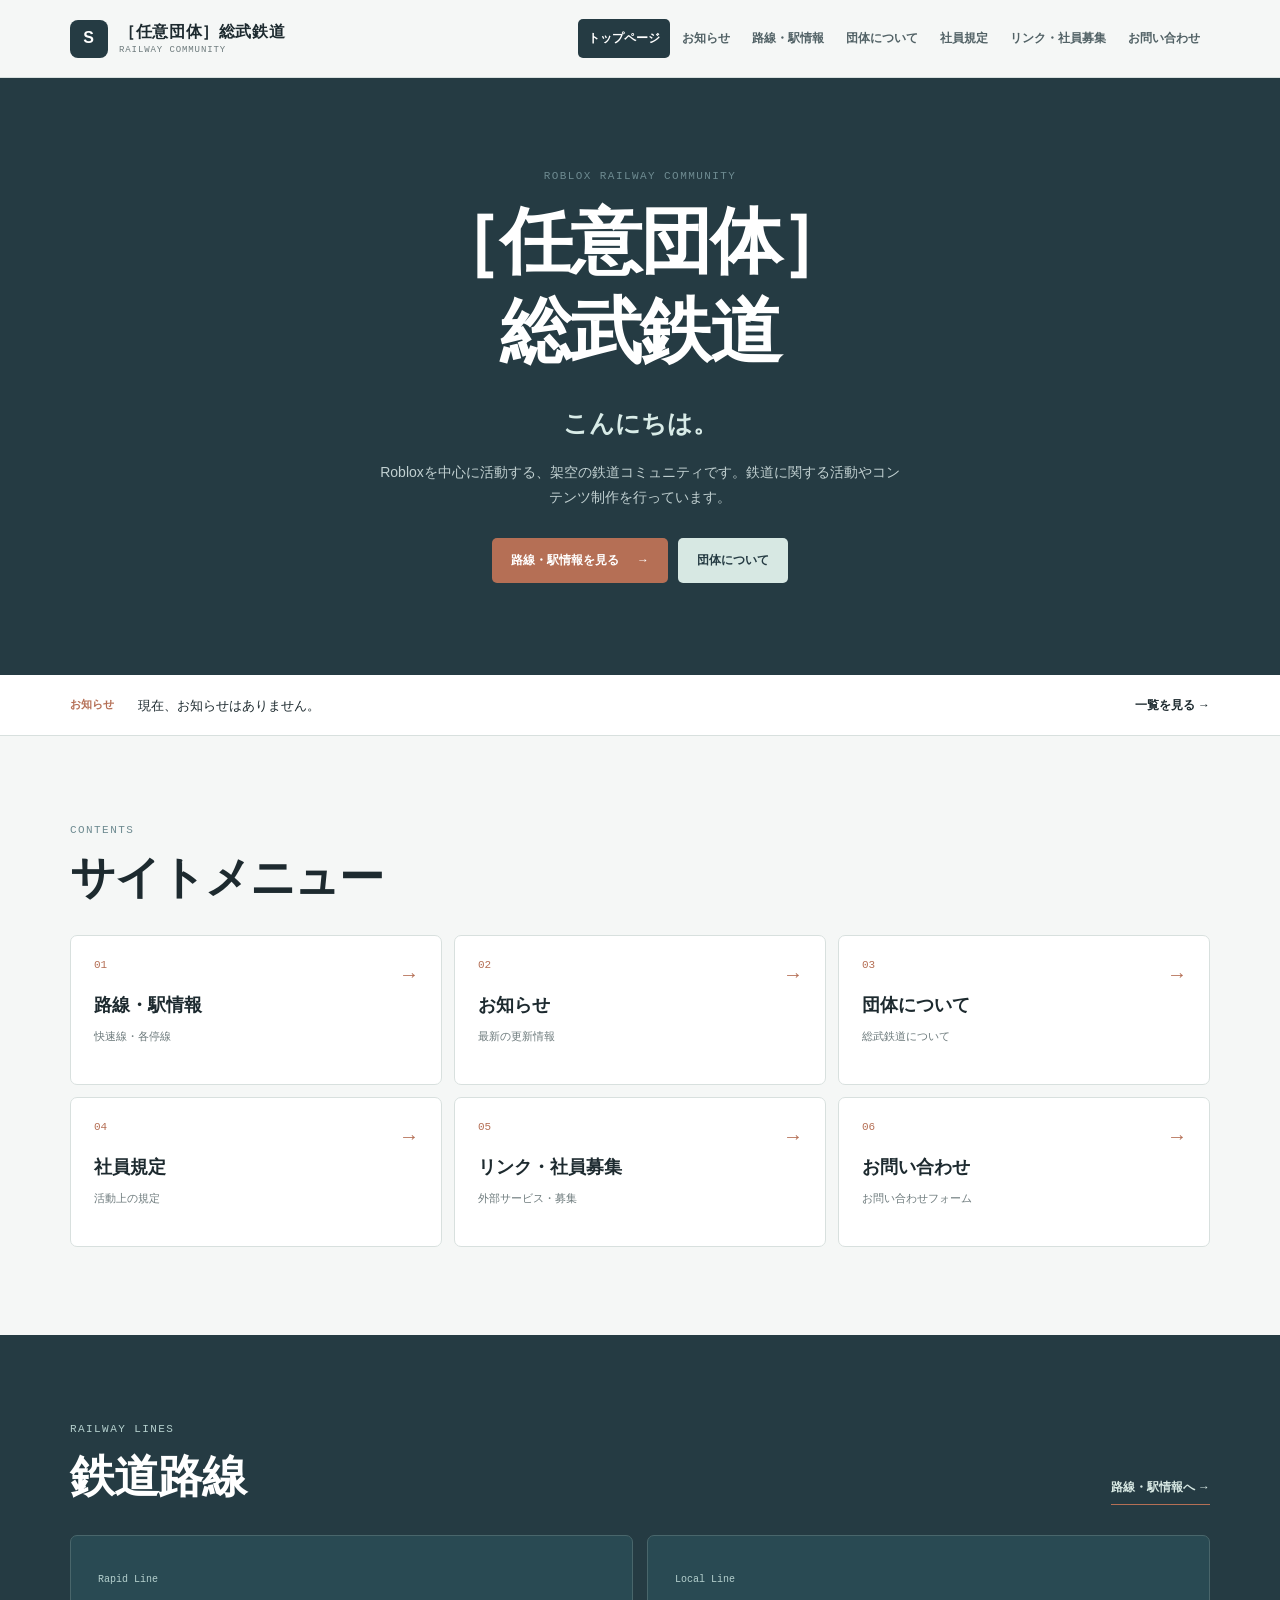
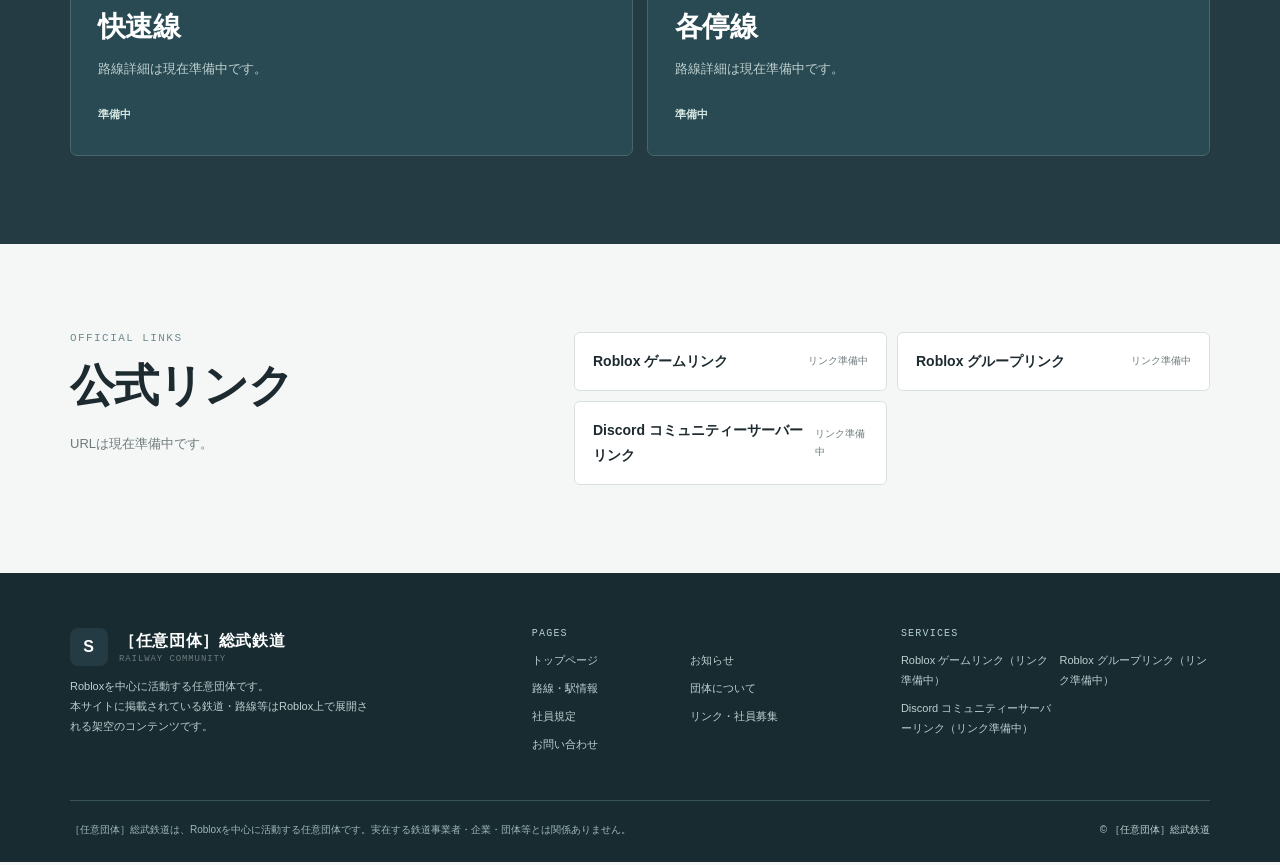
==== website/index.html @ edae3bec "first commit" ====
<!doctype html>
<html lang="ja">
<head>
<meta charset="UTF-8"><meta name="viewport" content="width=device-width, initial-scale=1">
<meta name="description" content="［任意団体］総武鉄道の公式ウェブサイト。Robloxを中心に活動する架空の鉄道コミュニティです。">
<title>［任意団体］総武鉄道 | 公式ウェブサイト</title><link rel="icon" href="assets/logo/favicon.svg" type="image/svg+xml"><link rel="stylesheet" href="css/style.css"><style>.hero__content{text-align:center}.hero__lead{margin-left:auto;margin-right:auto}.actions{justify-content:center}</style>
</head>
<body data-page="home"><div id="site-header"></div>
<main>
<section class="hero"><div class="container hero__content"><p class="eyebrow">ROBLOX RAILWAY COMMUNITY</p><h1>［任意団体］<br>総武鉄道</h1><p class="hero__catch">こんにちは。</p><p class="hero__lead">Robloxを中心に活動する、架空の鉄道コミュニティです。鉄道に関する活動やコンテンツ制作を行っています。</p><div class="actions"><a class="button button--primary" href="routes.html">路線・駅情報を見る <span>→</span></a><a class="button button--light" href="about.html">団体について</a></div></div></section>
<section class="notice"><div class="container notice__inner"><strong>お知らせ</strong><span>現在、お知らせはありません。</span><a href="news.html">一覧を見る →</a></div></section>
<section class="section"><div class="container"><div class="section-heading"><div><p class="eyebrow">CONTENTS</p><h2>サイトメニュー</h2></div></div><div class="menu-grid"><a href="routes.html"><small>01</small><strong>路線・駅情報</strong><span>快速線・各停線</span><b>→</b></a><a href="news.html"><small>02</small><strong>お知らせ</strong><span>最新の更新情報</span><b>→</b></a><a href="about.html"><small>03</small><strong>団体について</strong><span>総武鉄道について</span><b>→</b></a><a href="regulations.html"><small>04</small><strong>社員規定</strong><span>活動上の規定</span><b>→</b></a><a href="recruitment.html"><small>05</small><strong>リンク・社員募集</strong><span>外部サービス・募集</span><b>→</b></a><a href="contact.html"><small>06</small><strong>お問い合わせ</strong><span>お問い合わせフォーム</span><b>→</b></a></div></div></section>
<section class="section section--dark"><div class="container"><div class="section-heading section-heading--dark"><div><p class="eyebrow eyebrow--light">RAILWAY LINES</p><h2>鉄道路線</h2></div><a class="text-link text-link--light" href="routes.html">路線・駅情報へ →</a></div><div class="line-cards"><article><span>Rapid Line</span><h3>快速線</h3><p>路線詳細は現在準備中です。</p><b>準備中</b></article><article><span>Local Line</span><h3>各停線</h3><p>路線詳細は現在準備中です。</p><b>準備中</b></article></div></div></section>
<section class="section"><div class="container service-section"><div><p class="eyebrow">OFFICIAL LINKS</p><h2>公式リンク</h2><p class="muted">URLは現在準備中です。</p></div><div class="service-list"><div><strong>Roblox ゲームリンク</strong><span>リンク準備中</span></div><div><strong>Roblox グループリンク</strong><span>リンク準備中</span></div><div><strong>Discord コミュニティーサーバーリンク</strong><span>リンク準備中</span></div></div></div></section>
</main><div id="site-footer"></div><script src="js/main.js"></script></body></html>
---- website/css/style.css ----
.article-list:before{display:none}.regulation-chapter{margin-bottom:42px}.regulation-chapter h2{font-size:25px;border-left:3px solid var(--color-accent);padding-left:14px;margin:0 0 24px}.regulation-chapter h3{font-size:18px;margin:25px 0 8px}.regulation-chapter p{font-size:13px;margin:7px 0;line-height:1.9}
 .footer-links--services{grid-template-columns:1fr}
@import url('https://fonts.googleapis.com/css2?family=Zen+Kaku+Gothic+New:wght@400;500;700;900&display=swap');
:root{--color-primary:#253b43;--color-secondary:#6e8b91;--color-accent:#b56f55;--color-background:#f5f7f6;--color-surface:#fff;--color-soft:#e8efed;--color-text:#1d2a2f;--color-muted:#6d7a7c;--color-border:#d8e0de;--font-sans:'Zen Kaku Gothic New','Yu Gothic',Meiryo,sans-serif;--font-mono:ui-monospace,SFMono-Regular,Consolas,monospace;--shadow:0 14px 35px rgba(30,55,62,.08)}*{box-sizing:border-box}html{scroll-behavior:smooth}body{margin:0;background:var(--color-background);color:var(--color-text);font-family:var(--font-sans);line-height:1.8}body.is-ready{animation:fadeIn .45s ease both}a{color:inherit;text-decoration:none}button,input,select,textarea{font:inherit}button{cursor:pointer}.container{width:min(1140px,calc(100% - 48px));margin:auto}.narrow{max-width:820px}.site-header{height:78px;background:rgba(245,247,246,.95);border-bottom:1px solid var(--color-border);position:relative;z-index:10}.header-inner{height:100%;display:flex;align-items:center;justify-content:space-between}.brand{display:flex;align-items:center;gap:11px;font-weight:900;letter-spacing:.04em}.brand-mark{display:grid;place-items:center;width:38px;height:38px;border-radius:8px;background:var(--color-primary);color:#fff;font-weight:900}.brand-text{display:flex;flex-direction:column;line-height:1.2}.brand-text small{font:500 9px var(--font-mono);color:var(--color-muted);letter-spacing:.1em;margin-top:4px}.global-nav{display:flex;align-items:center;gap:2px}.global-nav a{padding:9px 10px;font-size:12px;font-weight:700;color:#526266;border-radius:5px}.global-nav a:hover,.global-nav a.is-current{background:var(--color-primary);color:#fff}.menu-toggle{display:none;background:none;border:0;width:42px;height:42px;color:var(--color-primary)}.menu-toggle i,.menu-toggle:before,.menu-toggle:after{content:'';display:block;width:21px;height:2px;background:currentColor;margin:4px auto;transition:.2s}.eyebrow{font:500 11px var(--font-mono);letter-spacing:.13em;color:var(--color-secondary);margin:0 0 14px}.eyebrow--light{color:#b5d0ce}h1,h2,h3{line-height:1.25;letter-spacing:-.025em}h1{font-size:clamp(40px,6vw,72px);margin:0 0 20px}h2{font-size:clamp(29px,4vw,45px);margin:0 0 18px}h3{font-size:22px;margin:0 0 12px}.hero{min-height:570px;background:var(--color-primary);color:#fff;position:relative;overflow:hidden}.hero__content{position:relative;z-index:2;padding:92px 0}.hero__catch{font-size:25px;color:#d8ebe7;font-weight:700;margin-bottom:12px}.hero__lead{max-width:530px;color:#c1d0d1;font-size:14px}.actions{display:flex;gap:10px;flex-wrap:wrap;margin-top:28px}.button{display:inline-flex;align-items:center;justify-content:center;gap:18px;min-height:45px;border:1px solid transparent;border-radius:5px;padding:0 18px;font-size:12px;font-weight:900;transition:.2s}.button:hover{transform:translateY(-2px)}.button--primary{background:var(--color-accent);color:#fff}.button--light{background:#d7e8e3;color:var(--color-primary)}.button--outline{background:transparent;border-color:var(--color-border);color:var(--color-primary)}.hero__graphic{position:absolute;inset:0 0 0 54%;opacity:.85}.rail{position:absolute;right:-10%;width:120%;height:4px;background:#bdcfc8;transform:rotate(-19deg)}.rail--one{top:63%;box-shadow:0 18px 0 rgba(189,207,200,.5)}.rail--two{top:71%}.signal{position:absolute;right:23%;top:22%;width:48px;padding:9px;background:#10272e;border-radius:24px}.signal i{display:block;width:13px;height:13px;border-radius:50%;background:#52696b;margin:7px auto}.signal i:first-child{background:#d4a063}.graphic-label{position:absolute;right:8%;bottom:18%;font:10px var(--font-mono);color:#b5d0ce;letter-spacing:.16em}.notice{background:var(--color-surface);border-bottom:1px solid var(--color-border)}.notice__inner{min-height:60px;display:flex;align-items:center;gap:24px;font-size:13px}.notice strong{font-size:11px;color:var(--color-accent)}.notice a{margin-left:auto;font-weight:700;font-size:12px}.section{padding:88px 0}.section--soft{background:var(--color-soft)}.section--dark{background:var(--color-primary);color:#fff}.section-heading{display:flex;align-items:end;justify-content:space-between;margin-bottom:28px}.section-heading h2{margin-bottom:0}.section-heading--dark{margin-bottom:30px}.text-link{font-size:12px;font-weight:800;border-bottom:1px solid var(--color-accent);padding-bottom:5px}.text-link--light{color:#d7e8e3}.menu-grid{display:grid;grid-template-columns:repeat(3,1fr);gap:12px}.menu-grid a{background:#fff;border:1px solid var(--color-border);border-radius:7px;padding:23px;min-height:150px;position:relative;transition:.2s}.menu-grid a:hover{transform:translateY(-4px);box-shadow:var(--shadow)}.menu-grid small{display:block;color:var(--color-accent);font:11px var(--font-mono)}.menu-grid strong{display:block;font-size:18px;margin-top:18px}.menu-grid span{font-size:11px;color:var(--color-muted)}.menu-grid b{position:absolute;right:22px;top:20px;color:var(--color-accent);font-size:20px}.line-cards{display:grid;grid-template-columns:repeat(2,1fr);gap:14px}.line-cards article{border:1px solid #49666b;background:#294a53;border-radius:7px;padding:27px}.line-cards article>span{font:10px var(--font-mono);color:#b5d0ce}.line-cards h3{font-size:28px;margin:17px 0 8px}.line-cards p{color:#bfd0d0;font-size:13px}.line-cards b{display:inline-block;margin-top:12px;color:#d7e8e3;font-size:11px}.line-cards--light article{background:#fff;border-color:var(--color-border);color:var(--color-text)}.line-cards--light article>span{color:var(--color-secondary)}.line-cards--light p{color:var(--color-muted)}.line-cards--light b{color:var(--color-accent)}.service-section{display:grid;grid-template-columns:.8fr 1.2fr;gap:80px;align-items:start}.muted,.lead-copy{color:var(--color-muted);font-size:13px}.service-list{display:grid;grid-template-columns:repeat(2,1fr);gap:10px}.service-list>div{display:flex;justify-content:space-between;align-items:center;background:#fff;border:1px solid var(--color-border);border-radius:6px;padding:16px 18px}.service-list strong{font-size:14px}.service-list span{font-size:10px;color:var(--color-muted)}.service-list--cards{grid-template-columns:repeat(3,1fr)}.page-hero{padding:72px 0 78px;background:var(--color-primary);color:#fff}.page-hero p:not(.eyebrow){color:#c1d0d1;margin:0}.page-hero--rail{background:#355b62}.page-hero--about{background:#3b5551}.page-hero--reg{background:#4d5544}.page-hero--recruit{background:#5c4c45}.page-hero--contact{background:#3d5660}.placeholder-panel,.empty-state{background:#fff;border:1px solid var(--color-border);border-radius:8px;padding:50px;text-align:center;box-shadow:var(--shadow)}.placeholder-panel strong,.empty-state h2{display:block;font-size:20px}.placeholder-panel p,.empty-state p{color:var(--color-muted);font-size:13px;margin:8px 0 0}.empty-state__mark{display:block;color:var(--color-accent);font:26px var(--font-mono);margin-bottom:20px}.empty-state--small{padding:42px}.about-intro{display:grid;grid-template-columns:1fr 1fr;gap:100px;align-items:center}.info-grid{display:grid;grid-template-columns:repeat(2,1fr);gap:14px;margin-top:65px}.info-grid article{background:#fff;border:1px solid var(--color-border);border-radius:7px;padding:27px;position:relative}.info-grid article>span{position:absolute;right:25px;top:22px;color:var(--color-accent);font:11px var(--font-mono)}.info-grid ul{padding-left:18px;margin:20px 0 0;color:var(--color-muted);font-size:13px}.info-grid li{margin:7px 0}.regulation-layout{display:grid;grid-template-columns:210px 1fr;gap:65px}.regulation-layout aside{border-right:1px solid var(--color-border);padding-right:25px}.regulation-layout aside h2{font-size:25px}.regulation-notice{background:#e6f0ed;border-left:4px solid var(--color-secondary);padding:18px 22px;margin-bottom:20px}.regulation-notice strong{font-size:14px}.regulation-notice p{font-size:12px;color:var(--color-muted);margin:6px 0 0}.article-list:before{content:'条文は現在準備中です。正式文章の公開までお待ちください。';display:block;background:#fff;border:1px solid var(--color-border);border-radius:7px;padding:22px;color:var(--color-muted);font-size:13px}.appendix{margin-top:45px;background:var(--color-primary);color:#fff;border-radius:7px;padding:28px}.appendix .eyebrow{color:#b5d0ce}.appendix h2{font-size:28px}.appendix p:not(.eyebrow){color:#c1d0d1;font-size:13px}.contact-layout{display:grid;grid-template-columns:.75fr 1.25fr;gap:90px}.contact-layout h2{font-size:38px}.contact-form{background:#fff;border:1px solid var(--color-border);padding:29px;border-radius:7px}.contact-form label{display:block;font-size:12px;font-weight:900;margin-bottom:17px}.contact-form input,.contact-form select,.contact-form textarea{display:block;width:100%;margin-top:7px;border:1px solid var(--color-border);border-radius:4px;background:var(--color-background);padding:11px;outline:0;font-size:12px}.contact-form input:focus,.contact-form select:focus,.contact-form textarea:focus{border-color:var(--color-secondary);box-shadow:0 0 0 3px rgba(110,139,145,.15)}.form-status{min-height:24px;text-align:center;color:var(--color-secondary);font-size:12px}.error-page{text-align:center}.site-footer{background:#172b31;color:#bdd0d0;padding:55px 0 23px}.footer-top{display:grid;grid-template-columns:1.3fr 1fr 1fr;gap:60px;padding-bottom:45px}.footer-brand{color:#fff}.footer-description{font-size:11px;max-width:300px}.footer-column h3{font:10px var(--font-mono);color:#b5d0ce;letter-spacing:.12em}.footer-links{display:grid;grid-template-columns:1fr 1fr;gap:8px;font-size:11px}.footer-links a:hover{color:#fff}.footer-bottom{border-top:1px solid #38535a;padding-top:20px;display:flex;justify-content:space-between;gap:20px;font-size:10px}.footer-notice{max-width:720px;margin:0;color:#9eb7b8}.toast{position:fixed;right:20px;bottom:20px;z-index:20;background:var(--color-primary);color:#fff;border-left:3px solid var(--color-accent);padding:13px 17px;border-radius:4px;font-size:12px;animation:fadeUp .25s ease both}@keyframes fadeIn{from{opacity:0}to{opacity:1}}@keyframes fadeUp{from{opacity:0;transform:translateY(8px)}to{opacity:1;transform:none}}@media(max-width:900px){.global-nav a{padding:8px 6px;font-size:10px}.service-section{gap:35px}.footer-top{gap:30px}}@media(max-width:700px){.container{width:calc(100% - 32px)}.site-header{height:70px}.brand-mark{width:34px;height:34px}.brand-text{font-size:13px}.menu-toggle{display:block}.global-nav{display:none;position:absolute;top:70px;left:0;right:0;padding:10px 16px;background:var(--color-background);border-bottom:1px solid var(--color-border);box-shadow:var(--shadow);flex-direction:column;align-items:stretch}.global-nav.is-open{display:flex}.global-nav a{padding:12px 10px;font-size:12px}.menu-toggle.is-open:before{transform:translateY(6px) rotate(45deg)}.menu-toggle.is-open i{opacity:0}.menu-toggle.is-open:after{transform:translateY(-6px) rotate(-45deg)}.hero{min-height:650px}.hero__content{padding-top:68px}.hero__graphic{inset:47% -20% 0 15%;opacity:.55}.hero__lead{font-size:13px}.notice__inner{padding:14px 0;display:grid;grid-template-columns:auto 1fr;gap:5px 14px}.notice a{margin:0;grid-column:2}.section{padding:65px 0}.menu-grid,.line-cards,.info-grid,.service-list,.service-section,.about-intro,.regulation-layout,.contact-layout{grid-template-columns:1fr}.section-heading{align-items:start;flex-direction:column;gap:12px}.service-list--cards{grid-template-columns:1fr}.page-hero{padding:55px 0 62px}.placeholder-panel,.empty-state{padding:35px 20px}.regulation-layout aside{border-right:0;border-bottom:1px solid var(--color-border);padding:0 0 25px}.contact-layout{gap:30px}.contact-layout h2{font-size:31px}.footer-top{grid-template-columns:1fr 1fr;gap:28px}.footer-top>div:first-child{grid-column:1 / -1}.footer-bottom{display:block}.footer-notice{margin-bottom:15px}}@media(prefers-reduced-motion:reduce){*,*:before,*:after{animation-duration:.01ms!important;transition-duration:.01ms!important;scroll-behavior:auto!important}}
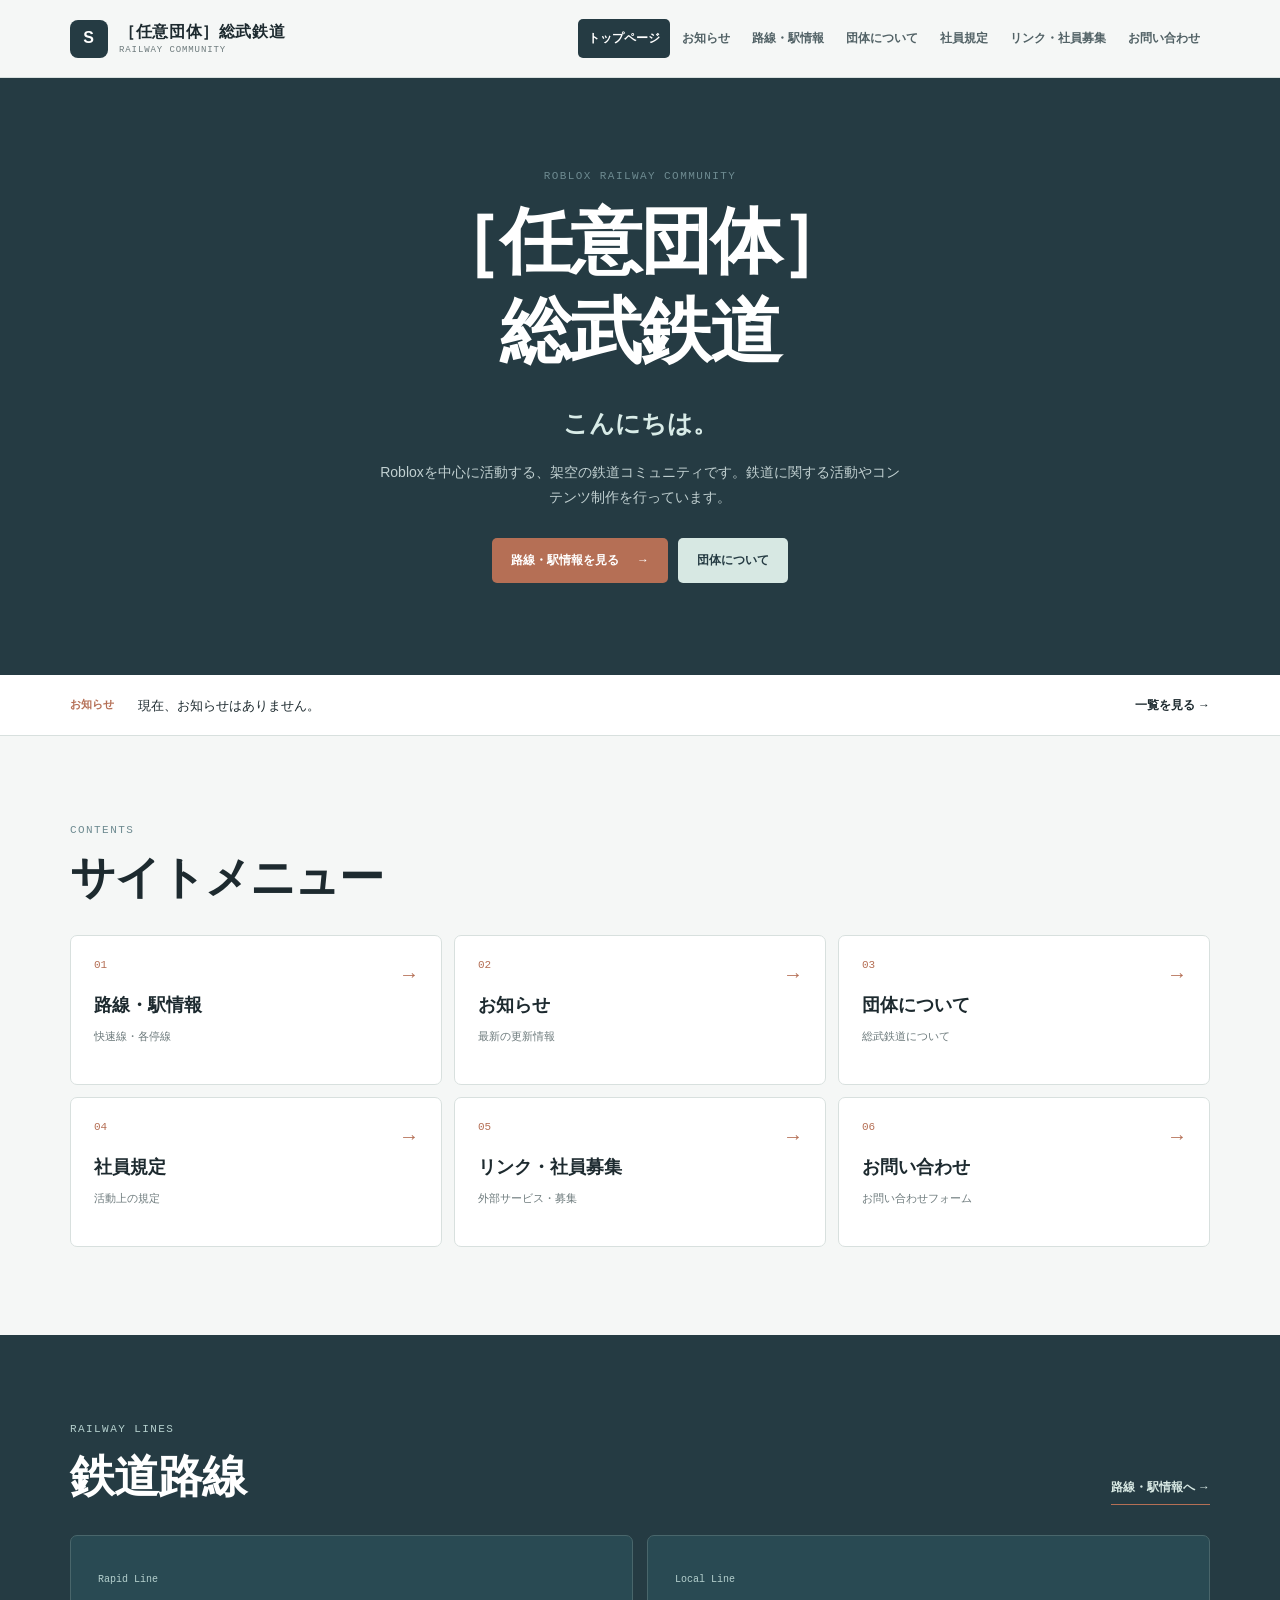
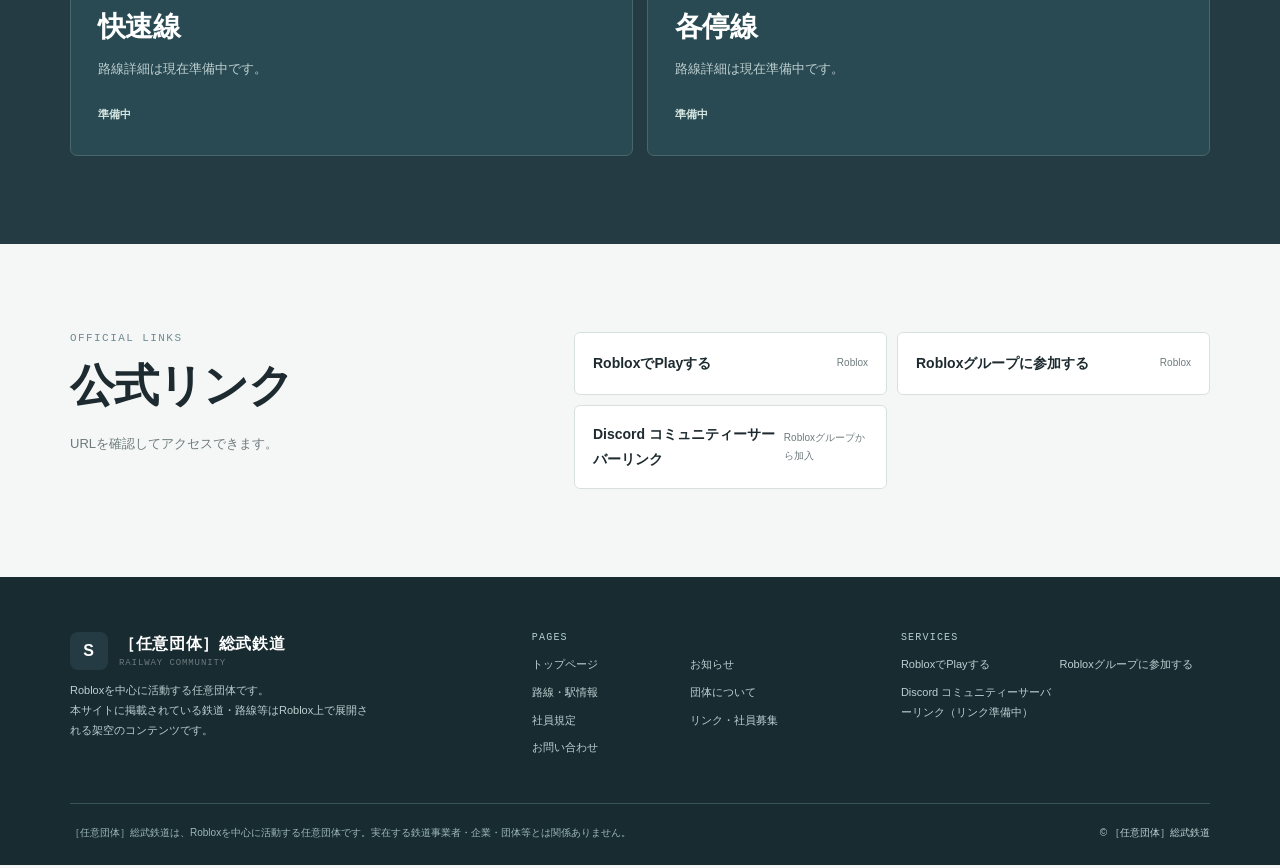
==== commit b106247c: "Update links and regulations appendix" ====
--- a/website/index.html
+++ b/website/index.html
@@ -11,5 +11,5 @@
 <section class="notice"><div class="container notice__inner"><strong>お知らせ</strong><span>現在、お知らせはありません。</span><a href="news.html">一覧を見る →</a></div></section>
 <section class="section"><div class="container"><div class="section-heading"><div><p class="eyebrow">CONTENTS</p><h2>サイトメニュー</h2></div></div><div class="menu-grid"><a href="routes.html"><small>01</small><strong>路線・駅情報</strong><span>快速線・各停線</span><b>→</b></a><a href="news.html"><small>02</small><strong>お知らせ</strong><span>最新の更新情報</span><b>→</b></a><a href="about.html"><small>03</small><strong>団体について</strong><span>総武鉄道について</span><b>→</b></a><a href="regulations.html"><small>04</small><strong>社員規定</strong><span>活動上の規定</span><b>→</b></a><a href="recruitment.html"><small>05</small><strong>リンク・社員募集</strong><span>外部サービス・募集</span><b>→</b></a><a href="contact.html"><small>06</small><strong>お問い合わせ</strong><span>お問い合わせフォーム</span><b>→</b></a></div></div></section>
 <section class="section section--dark"><div class="container"><div class="section-heading section-heading--dark"><div><p class="eyebrow eyebrow--light">RAILWAY LINES</p><h2>鉄道路線</h2></div><a class="text-link text-link--light" href="routes.html">路線・駅情報へ →</a></div><div class="line-cards"><article><span>Rapid Line</span><h3>快速線</h3><p>路線詳細は現在準備中です。</p><b>準備中</b></article><article><span>Local Line</span><h3>各停線</h3><p>路線詳細は現在準備中です。</p><b>準備中</b></article></div></div></section>
-<section class="section"><div class="container service-section"><div><p class="eyebrow">OFFICIAL LINKS</p><h2>公式リンク</h2><p class="muted">URLは現在準備中です。</p></div><div class="service-list"><div><strong>Roblox ゲームリンク</strong><span>リンク準備中</span></div><div><strong>Roblox グループリンク</strong><span>リンク準備中</span></div><div><strong>Discord コミュニティーサーバーリンク</strong><span>リンク準備中</span></div></div></div></section>
+<section class="section"><div class="container service-section"><div><p class="eyebrow">OFFICIAL LINKS</p><h2>公式リンク</h2><p class="muted">URLを確認してアクセスできます。</p></div><div class="service-list"><div><a href="https://www.roblox.com/ja/home" target="_blank" rel="noopener noreferrer"><strong>RobloxでPlayする</strong></a><span>Roblox</span></div><div><a href="https://www.roblox.com/share/g/477136599" target="_blank" rel="noopener noreferrer"><strong>Robloxグループに参加する</strong></a><span>Roblox</span></div><div><strong>Discord コミュニティーサーバーリンク</strong><span>Robloxグループから加入</span></div></div></div></section>
 </main><div id="site-footer"></div><script src="js/main.js"></script></body></html>
--- a/website/css/style.css
+++ b/website/css/style.css
@@ -1,4 +1,4 @@
- .article-list:before{display:none}.regulation-chapter{margin-bottom:42px}.regulation-chapter h2{font-size:25px;border-left:3px solid var(--color-accent);padding-left:14px;margin:0 0 24px}.regulation-chapter h3{font-size:18px;margin:25px 0 8px}.regulation-chapter p{font-size:13px;margin:7px 0;line-height:1.9}
+ .article-list:before{content:none!important;display:none!important}.regulation-chapter{margin-bottom:42px}.regulation-chapter h2{font-size:25px;border-left:3px solid var(--color-accent);padding-left:14px;margin:0 0 24px}.regulation-chapter h3{font-size:18px;margin:25px 0 8px}.regulation-chapter p{font-size:13px;margin:7px 0;line-height:1.9}
  .footer-links--services{grid-template-columns:1fr}
 @import url('https://fonts.googleapis.com/css2?family=Zen+Kaku+Gothic+New:wght@400;500;700;900&display=swap');
 :root{--color-primary:#253b43;--color-secondary:#6e8b91;--color-accent:#b56f55;--color-background:#f5f7f6;--color-surface:#fff;--color-soft:#e8efed;--color-text:#1d2a2f;--color-muted:#6d7a7c;--color-border:#d8e0de;--font-sans:'Zen Kaku Gothic New','Yu Gothic',Meiryo,sans-serif;--font-mono:ui-monospace,SFMono-Regular,Consolas,monospace;--shadow:0 14px 35px rgba(30,55,62,.08)}*{box-sizing:border-box}html{scroll-behavior:smooth}body{margin:0;background:var(--color-background);color:var(--color-text);font-family:var(--font-sans);line-height:1.8}body.is-ready{animation:fadeIn .45s ease both}a{color:inherit;text-decoration:none}button,input,select,textarea{font:inherit}button{cursor:pointer}.container{width:min(1140px,calc(100% - 48px));margin:auto}.narrow{max-width:820px}.site-header{height:78px;background:rgba(245,247,246,.95);border-bottom:1px solid var(--color-border);position:relative;z-index:10}.header-inner{height:100%;display:flex;align-items:center;justify-content:space-between}.brand{display:flex;align-items:center;gap:11px;font-weight:900;letter-spacing:.04em}.brand-mark{display:grid;place-items:center;width:38px;height:38px;border-radius:8px;background:var(--color-primary);color:#fff;font-weight:900}.brand-text{display:flex;flex-direction:column;line-height:1.2}.brand-text small{font:500 9px var(--font-mono);color:var(--color-muted);letter-spacing:.1em;margin-top:4px}.global-nav{display:flex;align-items:center;gap:2px}.global-nav a{padding:9px 10px;font-size:12px;font-weight:700;color:#526266;border-radius:5px}.global-nav a:hover,.global-nav a.is-current{background:var(--color-primary);color:#fff}.menu-toggle{display:none;background:none;border:0;width:42px;height:42px;color:var(--color-primary)}.menu-toggle i,.menu-toggle:before,.menu-toggle:after{content:'';display:block;width:21px;height:2px;background:currentColor;margin:4px auto;transition:.2s}.eyebrow{font:500 11px var(--font-mono);letter-spacing:.13em;color:var(--color-secondary);margin:0 0 14px}.eyebrow--light{color:#b5d0ce}h1,h2,h3{line-height:1.25;letter-spacing:-.025em}h1{font-size:clamp(40px,6vw,72px);margin:0 0 20px}h2{font-size:clamp(29px,4vw,45px);margin:0 0 18px}h3{font-size:22px;margin:0 0 12px}.hero{min-height:570px;background:var(--color-primary);color:#fff;position:relative;overflow:hidden}.hero__content{position:relative;z-index:2;padding:92px 0}.hero__catch{font-size:25px;color:#d8ebe7;font-weight:700;margin-bottom:12px}.hero__lead{max-width:530px;color:#c1d0d1;font-size:14px}.actions{display:flex;gap:10px;flex-wrap:wrap;margin-top:28px}.button{display:inline-flex;align-items:center;justify-content:center;gap:18px;min-height:45px;border:1px solid transparent;border-radius:5px;padding:0 18px;font-size:12px;font-weight:900;transition:.2s}.button:hover{transform:translateY(-2px)}.button--primary{background:var(--color-accent);color:#fff}.button--light{background:#d7e8e3;color:var(--color-primary)}.button--outline{background:transparent;border-color:var(--color-border);color:var(--color-primary)}.hero__graphic{position:absolute;inset:0 0 0 54%;opacity:.85}.rail{position:absolute;right:-10%;width:120%;height:4px;background:#bdcfc8;transform:rotate(-19deg)}.rail--one{top:63%;box-shadow:0 18px 0 rgba(189,207,200,.5)}.rail--two{top:71%}.signal{position:absolute;right:23%;top:22%;width:48px;padding:9px;background:#10272e;border-radius:24px}.signal i{display:block;width:13px;height:13px;border-radius:50%;background:#52696b;margin:7px auto}.signal i:first-child{background:#d4a063}.graphic-label{position:absolute;right:8%;bottom:18%;font:10px var(--font-mono);color:#b5d0ce;letter-spacing:.16em}.notice{background:var(--color-surface);border-bottom:1px solid var(--color-border)}.notice__inner{min-height:60px;display:flex;align-items:center;gap:24px;font-size:13px}.notice strong{font-size:11px;color:var(--color-accent)}.notice a{margin-left:auto;font-weight:700;font-size:12px}.section{padding:88px 0}.section--soft{background:var(--color-soft)}.section--dark{background:var(--color-primary);color:#fff}.section-heading{display:flex;align-items:end;justify-content:space-between;margin-bottom:28px}.section-heading h2{margin-bottom:0}.section-heading--dark{margin-bottom:30px}.text-link{font-size:12px;font-weight:800;border-bottom:1px solid var(--color-accent);padding-bottom:5px}.text-link--light{color:#d7e8e3}.menu-grid{display:grid;grid-template-columns:repeat(3,1fr);gap:12px}.menu-grid a{background:#fff;border:1px solid var(--color-border);border-radius:7px;padding:23px;min-height:150px;position:relative;transition:.2s}.menu-grid a:hover{transform:translateY(-4px);box-shadow:var(--shadow)}.menu-grid small{display:block;color:var(--color-accent);font:11px var(--font-mono)}.menu-grid strong{display:block;font-size:18px;margin-top:18px}.menu-grid span{font-size:11px;color:var(--color-muted)}.menu-grid b{position:absolute;right:22px;top:20px;color:var(--color-accent);font-size:20px}.line-cards{display:grid;grid-template-columns:repeat(2,1fr);gap:14px}.line-cards article{border:1px solid #49666b;background:#294a53;border-radius:7px;padding:27px}.line-cards article>span{font:10px var(--font-mono);color:#b5d0ce}.line-cards h3{font-size:28px;margin:17px 0 8px}.line-cards p{color:#bfd0d0;font-size:13px}.line-cards b{display:inline-block;margin-top:12px;color:#d7e8e3;font-size:11px}.line-cards--light article{background:#fff;border-color:var(--color-border);color:var(--color-text)}.line-cards--light article>span{color:var(--color-secondary)}.line-cards--light p{color:var(--color-muted)}.line-cards--light b{color:var(--color-accent)}.service-section{display:grid;grid-template-columns:.8fr 1.2fr;gap:80px;align-items:start}.muted,.lead-copy{color:var(--color-muted);font-size:13px}.service-list{display:grid;grid-template-columns:repeat(2,1fr);gap:10px}.service-list>div{display:flex;justify-content:space-between;align-items:center;background:#fff;border:1px solid var(--color-border);border-radius:6px;padding:16px 18px}.service-list strong{font-size:14px}.service-list span{font-size:10px;color:var(--color-muted)}.service-list--cards{grid-template-columns:repeat(3,1fr)}.page-hero{padding:72px 0 78px;background:var(--color-primary);color:#fff}.page-hero p:not(.eyebrow){color:#c1d0d1;margin:0}.page-hero--rail{background:#355b62}.page-hero--about{background:#3b5551}.page-hero--reg{background:#4d5544}.page-hero--recruit{background:#5c4c45}.page-hero--contact{background:#3d5660}.placeholder-panel,.empty-state{background:#fff;border:1px solid var(--color-border);border-radius:8px;padding:50px;text-align:center;box-shadow:var(--shadow)}.placeholder-panel strong,.empty-state h2{display:block;font-size:20px}.placeholder-panel p,.empty-state p{color:var(--color-muted);font-size:13px;margin:8px 0 0}.empty-state__mark{display:block;color:var(--color-accent);font:26px var(--font-mono);margin-bottom:20px}.empty-state--small{padding:42px}.about-intro{display:grid;grid-template-columns:1fr 1fr;gap:100px;align-items:center}.info-grid{display:grid;grid-template-columns:repeat(2,1fr);gap:14px;margin-top:65px}.info-grid article{background:#fff;border:1px solid var(--color-border);border-radius:7px;padding:27px;position:relative}.info-grid article>span{position:absolute;right:25px;top:22px;color:var(--color-accent);font:11px var(--font-mono)}.info-grid ul{padding-left:18px;margin:20px 0 0;color:var(--color-muted);font-size:13px}.info-grid li{margin:7px 0}.regulation-layout{display:grid;grid-template-columns:210px 1fr;gap:65px}.regulation-layout aside{border-right:1px solid var(--color-border);padding-right:25px}.regulation-layout aside h2{font-size:25px}.regulation-notice{background:#e6f0ed;border-left:4px solid var(--color-secondary);padding:18px 22px;margin-bottom:20px}.regulation-notice strong{font-size:14px}.regulation-notice p{font-size:12px;color:var(--color-muted);margin:6px 0 0}.article-list:before{content:'条文は現在準備中です。正式文章の公開までお待ちください。';display:block;background:#fff;border:1px solid var(--color-border);border-radius:7px;padding:22px;color:var(--color-muted);font-size:13px}.appendix{margin-top:45px;background:var(--color-primary);color:#fff;border-radius:7px;padding:28px}.appendix .eyebrow{color:#b5d0ce}.appendix h2{font-size:28px}.appendix p:not(.eyebrow){color:#c1d0d1;font-size:13px}.contact-layout{display:grid;grid-template-columns:.75fr 1.25fr;gap:90px}.contact-layout h2{font-size:38px}.contact-form{background:#fff;border:1px solid var(--color-border);padding:29px;border-radius:7px}.contact-form label{display:block;font-size:12px;font-weight:900;margin-bottom:17px}.contact-form input,.contact-form select,.contact-form textarea{display:block;width:100%;margin-top:7px;border:1px solid var(--color-border);border-radius:4px;background:var(--color-background);padding:11px;outline:0;font-size:12px}.contact-form input:focus,.contact-form select:focus,.contact-form textarea:focus{border-color:var(--color-secondary);box-shadow:0 0 0 3px rgba(110,139,145,.15)}.form-status{min-height:24px;text-align:center;color:var(--color-secondary);font-size:12px}.error-page{text-align:center}.site-footer{background:#172b31;color:#bdd0d0;padding:55px 0 23px}.footer-top{display:grid;grid-template-columns:1.3fr 1fr 1fr;gap:60px;padding-bottom:45px}.footer-brand{color:#fff}.footer-description{font-size:11px;max-width:300px}.footer-column h3{font:10px var(--font-mono);color:#b5d0ce;letter-spacing:.12em}.footer-links{display:grid;grid-template-columns:1fr 1fr;gap:8px;font-size:11px}.footer-links a:hover{color:#fff}.footer-bottom{border-top:1px solid #38535a;padding-top:20px;display:flex;justify-content:space-between;gap:20px;font-size:10px}.footer-notice{max-width:720px;margin:0;color:#9eb7b8}.toast{position:fixed;right:20px;bottom:20px;z-index:20;background:var(--color-primary);color:#fff;border-left:3px solid var(--color-accent);padding:13px 17px;border-radius:4px;font-size:12px;animation:fadeUp .25s ease both}@keyframes fadeIn{from{opacity:0}to{opacity:1}}@keyframes fadeUp{from{opacity:0;transform:translateY(8px)}to{opacity:1;transform:none}}@media(max-width:900px){.global-nav a{padding:8px 6px;font-size:10px}.service-section{gap:35px}.footer-top{gap:30px}}@media(max-width:700px){.container{width:calc(100% - 32px)}.site-header{height:70px}.brand-mark{width:34px;height:34px}.brand-text{font-size:13px}.menu-toggle{display:block}.global-nav{display:none;position:absolute;top:70px;left:0;right:0;padding:10px 16px;background:var(--color-background);border-bottom:1px solid var(--color-border);box-shadow:var(--shadow);flex-direction:column;align-items:stretch}.global-nav.is-open{display:flex}.global-nav a{padding:12px 10px;font-size:12px}.menu-toggle.is-open:before{transform:translateY(6px) rotate(45deg)}.menu-toggle.is-open i{opacity:0}.menu-toggle.is-open:after{transform:translateY(-6px) rotate(-45deg)}.hero{min-height:650px}.hero__content{padding-top:68px}.hero__graphic{inset:47% -20% 0 15%;opacity:.55}.hero__lead{font-size:13px}.notice__inner{padding:14px 0;display:grid;grid-template-columns:auto 1fr;gap:5px 14px}.notice a{margin:0;grid-column:2}.section{padding:65px 0}.menu-grid,.line-cards,.info-grid,.service-list,.service-section,.about-intro,.regulation-layout,.contact-layout{grid-template-columns:1fr}.section-heading{align-items:start;flex-direction:column;gap:12px}.service-list--cards{grid-template-columns:1fr}.page-hero{padding:55px 0 62px}.placeholder-panel,.empty-state{padding:35px 20px}.regulation-layout aside{border-right:0;border-bottom:1px solid var(--color-border);padding:0 0 25px}.contact-layout{gap:30px}.contact-layout h2{font-size:31px}.footer-top{grid-template-columns:1fr 1fr;gap:28px}.footer-top>div:first-child{grid-column:1 / -1}.footer-bottom{display:block}.footer-notice{margin-bottom:15px}}@media(prefers-reduced-motion:reduce){*,*:before,*:after{animation-duration:.01ms!important;transition-duration:.01ms!important;scroll-behavior:auto!important}}
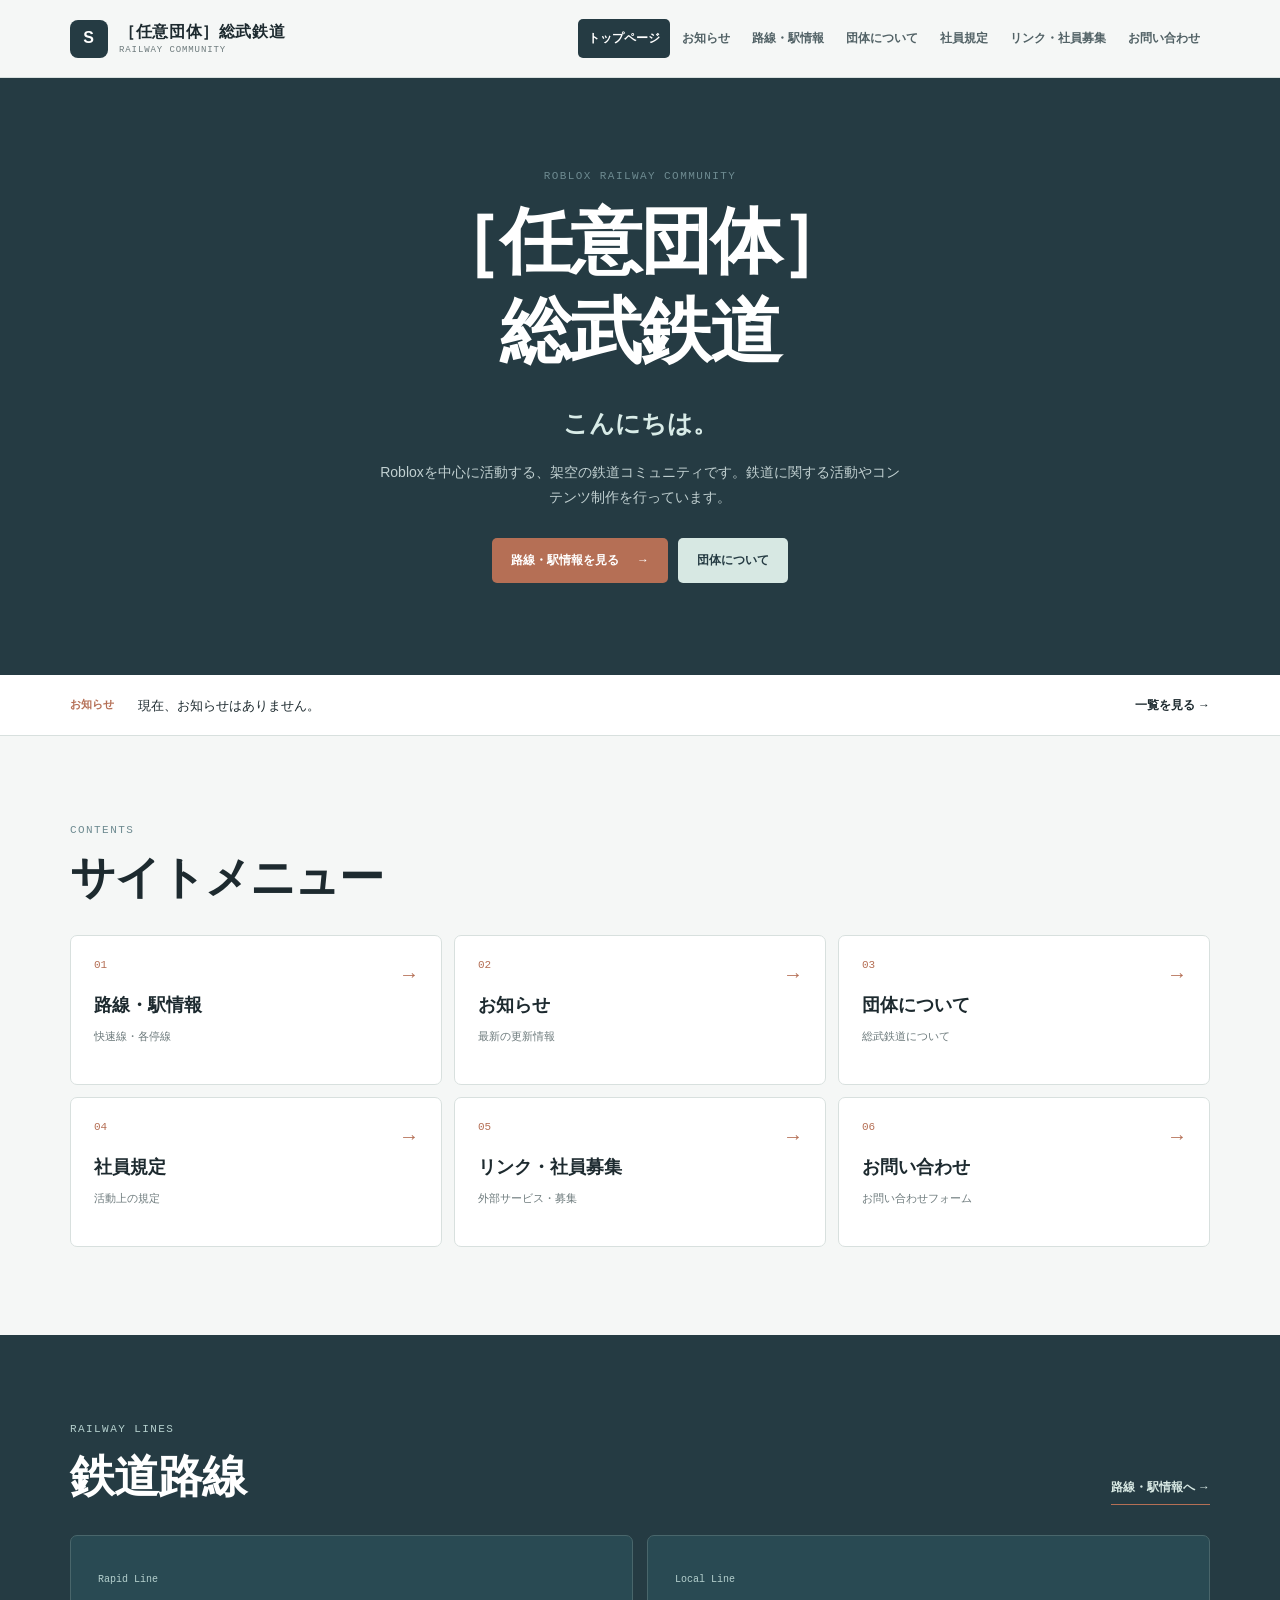
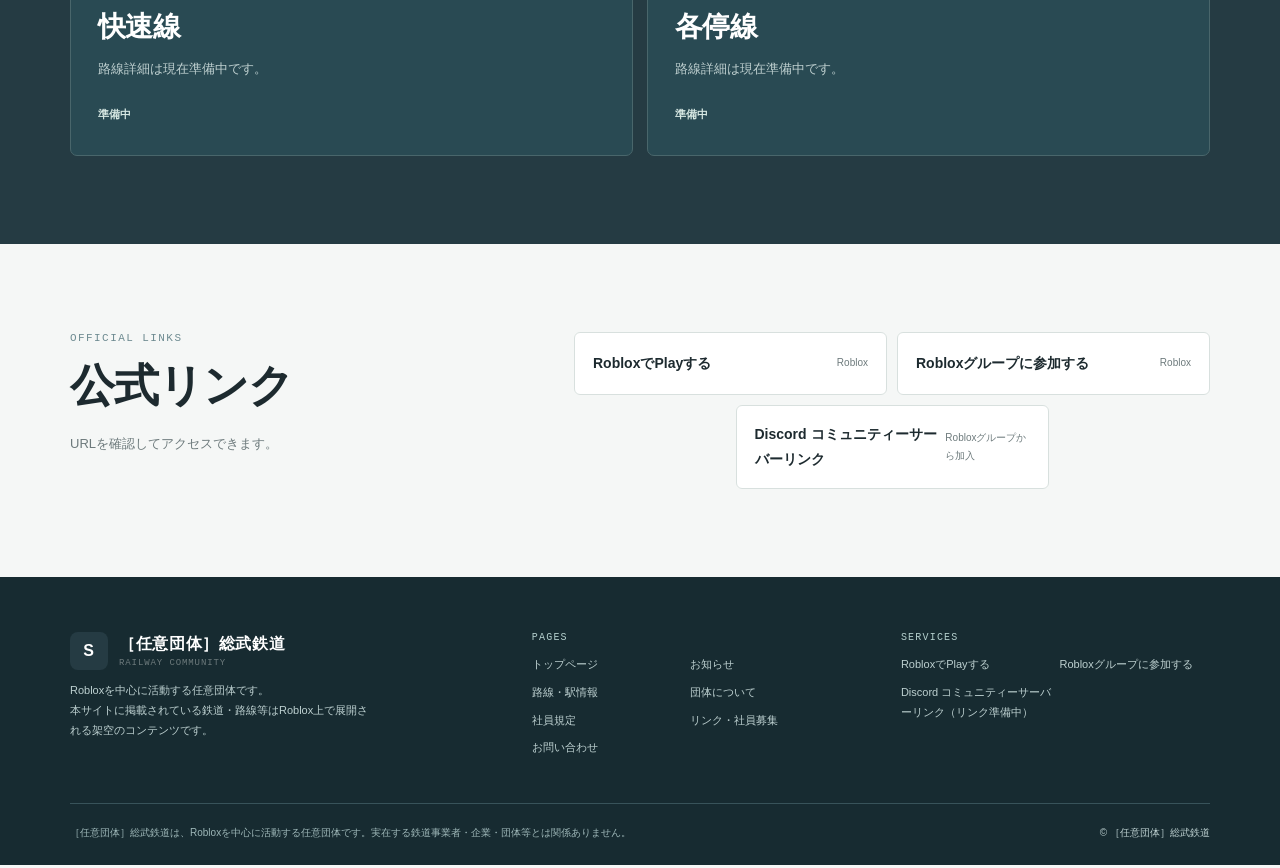
==== commit 2a471d6d: "Arrange service links as triangle" ====
--- a/website/index.html
+++ b/website/index.html
@@ -11,5 +11,5 @@
 <section class="notice"><div class="container notice__inner"><strong>お知らせ</strong><span>現在、お知らせはありません。</span><a href="news.html">一覧を見る →</a></div></section>
 <section class="section"><div class="container"><div class="section-heading"><div><p class="eyebrow">CONTENTS</p><h2>サイトメニュー</h2></div></div><div class="menu-grid"><a href="routes.html"><small>01</small><strong>路線・駅情報</strong><span>快速線・各停線</span><b>→</b></a><a href="news.html"><small>02</small><strong>お知らせ</strong><span>最新の更新情報</span><b>→</b></a><a href="about.html"><small>03</small><strong>団体について</strong><span>総武鉄道について</span><b>→</b></a><a href="regulations.html"><small>04</small><strong>社員規定</strong><span>活動上の規定</span><b>→</b></a><a href="recruitment.html"><small>05</small><strong>リンク・社員募集</strong><span>外部サービス・募集</span><b>→</b></a><a href="contact.html"><small>06</small><strong>お問い合わせ</strong><span>お問い合わせフォーム</span><b>→</b></a></div></div></section>
 <section class="section section--dark"><div class="container"><div class="section-heading section-heading--dark"><div><p class="eyebrow eyebrow--light">RAILWAY LINES</p><h2>鉄道路線</h2></div><a class="text-link text-link--light" href="routes.html">路線・駅情報へ →</a></div><div class="line-cards"><article><span>Rapid Line</span><h3>快速線</h3><p>路線詳細は現在準備中です。</p><b>準備中</b></article><article><span>Local Line</span><h3>各停線</h3><p>路線詳細は現在準備中です。</p><b>準備中</b></article></div></div></section>
-<section class="section"><div class="container service-section"><div><p class="eyebrow">OFFICIAL LINKS</p><h2>公式リンク</h2><p class="muted">URLを確認してアクセスできます。</p></div><div class="service-list"><div><a href="https://www.roblox.com/ja/home" target="_blank" rel="noopener noreferrer"><strong>RobloxでPlayする</strong></a><span>Roblox</span></div><div><a href="https://www.roblox.com/share/g/477136599" target="_blank" rel="noopener noreferrer"><strong>Robloxグループに参加する</strong></a><span>Roblox</span></div><div><strong>Discord コミュニティーサーバーリンク</strong><span>Robloxグループから加入</span></div></div></div></section>
+<section class="section"><div class="container service-section"><div><p class="eyebrow">OFFICIAL LINKS</p><h2>公式リンク</h2><p class="muted">URLを確認してアクセスできます。</p></div><div class="service-list service-list--triangle"><div><a href="https://www.roblox.com/ja/home" target="_blank" rel="noopener noreferrer"><strong>RobloxでPlayする</strong></a><span>Roblox</span></div><div><a href="https://www.roblox.com/share/g/477136599" target="_blank" rel="noopener noreferrer"><strong>Robloxグループに参加する</strong></a><span>Roblox</span></div><div><strong>Discord コミュニティーサーバーリンク</strong><span>Robloxグループから加入</span></div></div></div></section>
 </main><div id="site-footer"></div><script src="js/main.js"></script></body></html>
--- a/website/css/style.css
+++ b/website/css/style.css
@@ -1,4 +1,4 @@
- .article-list:before{content:none!important;display:none!important}.regulation-chapter{margin-bottom:42px}.regulation-chapter h2{font-size:25px;border-left:3px solid var(--color-accent);padding-left:14px;margin:0 0 24px}.regulation-chapter h3{font-size:18px;margin:25px 0 8px}.regulation-chapter p{font-size:13px;margin:7px 0;line-height:1.9}
+ .article-list:before{content:none!important;display:none!important}.regulation-chapter{margin-bottom:42px}.regulation-chapter h2{font-size:25px;border-left:3px solid var(--color-accent);padding-left:14px;margin:0 0 24px}.regulation-chapter h3{font-size:18px;margin:25px 0 8px}.regulation-chapter p{font-size:13px;margin:7px 0;line-height:1.9}.service-list--triangle{grid-template-columns:repeat(2,minmax(0,1fr))!important;grid-template-rows:auto auto!important;align-items:stretch}.service-list--triangle>div:nth-child(3){grid-column:1/-1;justify-self:center;width:calc(50% - 5px)}
  .footer-links--services{grid-template-columns:1fr}
 @import url('https://fonts.googleapis.com/css2?family=Zen+Kaku+Gothic+New:wght@400;500;700;900&display=swap');
 :root{--color-primary:#253b43;--color-secondary:#6e8b91;--color-accent:#b56f55;--color-background:#f5f7f6;--color-surface:#fff;--color-soft:#e8efed;--color-text:#1d2a2f;--color-muted:#6d7a7c;--color-border:#d8e0de;--font-sans:'Zen Kaku Gothic New','Yu Gothic',Meiryo,sans-serif;--font-mono:ui-monospace,SFMono-Regular,Consolas,monospace;--shadow:0 14px 35px rgba(30,55,62,.08)}*{box-sizing:border-box}html{scroll-behavior:smooth}body{margin:0;background:var(--color-background);color:var(--color-text);font-family:var(--font-sans);line-height:1.8}body.is-ready{animation:fadeIn .45s ease both}a{color:inherit;text-decoration:none}button,input,select,textarea{font:inherit}button{cursor:pointer}.container{width:min(1140px,calc(100% - 48px));margin:auto}.narrow{max-width:820px}.site-header{height:78px;background:rgba(245,247,246,.95);border-bottom:1px solid var(--color-border);position:relative;z-index:10}.header-inner{height:100%;display:flex;align-items:center;justify-content:space-between}.brand{display:flex;align-items:center;gap:11px;font-weight:900;letter-spacing:.04em}.brand-mark{display:grid;place-items:center;width:38px;height:38px;border-radius:8px;background:var(--color-primary);color:#fff;font-weight:900}.brand-text{display:flex;flex-direction:column;line-height:1.2}.brand-text small{font:500 9px var(--font-mono);color:var(--color-muted);letter-spacing:.1em;margin-top:4px}.global-nav{display:flex;align-items:center;gap:2px}.global-nav a{padding:9px 10px;font-size:12px;font-weight:700;color:#526266;border-radius:5px}.global-nav a:hover,.global-nav a.is-current{background:var(--color-primary);color:#fff}.menu-toggle{display:none;background:none;border:0;width:42px;height:42px;color:var(--color-primary)}.menu-toggle i,.menu-toggle:before,.menu-toggle:after{content:'';display:block;width:21px;height:2px;background:currentColor;margin:4px auto;transition:.2s}.eyebrow{font:500 11px var(--font-mono);letter-spacing:.13em;color:var(--color-secondary);margin:0 0 14px}.eyebrow--light{color:#b5d0ce}h1,h2,h3{line-height:1.25;letter-spacing:-.025em}h1{font-size:clamp(40px,6vw,72px);margin:0 0 20px}h2{font-size:clamp(29px,4vw,45px);margin:0 0 18px}h3{font-size:22px;margin:0 0 12px}.hero{min-height:570px;background:var(--color-primary);color:#fff;position:relative;overflow:hidden}.hero__content{position:relative;z-index:2;padding:92px 0}.hero__catch{font-size:25px;color:#d8ebe7;font-weight:700;margin-bottom:12px}.hero__lead{max-width:530px;color:#c1d0d1;font-size:14px}.actions{display:flex;gap:10px;flex-wrap:wrap;margin-top:28px}.button{display:inline-flex;align-items:center;justify-content:center;gap:18px;min-height:45px;border:1px solid transparent;border-radius:5px;padding:0 18px;font-size:12px;font-weight:900;transition:.2s}.button:hover{transform:translateY(-2px)}.button--primary{background:var(--color-accent);color:#fff}.button--light{background:#d7e8e3;color:var(--color-primary)}.button--outline{background:transparent;border-color:var(--color-border);color:var(--color-primary)}.hero__graphic{position:absolute;inset:0 0 0 54%;opacity:.85}.rail{position:absolute;right:-10%;width:120%;height:4px;background:#bdcfc8;transform:rotate(-19deg)}.rail--one{top:63%;box-shadow:0 18px 0 rgba(189,207,200,.5)}.rail--two{top:71%}.signal{position:absolute;right:23%;top:22%;width:48px;padding:9px;background:#10272e;border-radius:24px}.signal i{display:block;width:13px;height:13px;border-radius:50%;background:#52696b;margin:7px auto}.signal i:first-child{background:#d4a063}.graphic-label{position:absolute;right:8%;bottom:18%;font:10px var(--font-mono);color:#b5d0ce;letter-spacing:.16em}.notice{background:var(--color-surface);border-bottom:1px solid var(--color-border)}.notice__inner{min-height:60px;display:flex;align-items:center;gap:24px;font-size:13px}.notice strong{font-size:11px;color:var(--color-accent)}.notice a{margin-left:auto;font-weight:700;font-size:12px}.section{padding:88px 0}.section--soft{background:var(--color-soft)}.section--dark{background:var(--color-primary);color:#fff}.section-heading{display:flex;align-items:end;justify-content:space-between;margin-bottom:28px}.section-heading h2{margin-bottom:0}.section-heading--dark{margin-bottom:30px}.text-link{font-size:12px;font-weight:800;border-bottom:1px solid var(--color-accent);padding-bottom:5px}.text-link--light{color:#d7e8e3}.menu-grid{display:grid;grid-template-columns:repeat(3,1fr);gap:12px}.menu-grid a{background:#fff;border:1px solid var(--color-border);border-radius:7px;padding:23px;min-height:150px;position:relative;transition:.2s}.menu-grid a:hover{transform:translateY(-4px);box-shadow:var(--shadow)}.menu-grid small{display:block;color:var(--color-accent);font:11px var(--font-mono)}.menu-grid strong{display:block;font-size:18px;margin-top:18px}.menu-grid span{font-size:11px;color:var(--color-muted)}.menu-grid b{position:absolute;right:22px;top:20px;color:var(--color-accent);font-size:20px}.line-cards{display:grid;grid-template-columns:repeat(2,1fr);gap:14px}.line-cards article{border:1px solid #49666b;background:#294a53;border-radius:7px;padding:27px}.line-cards article>span{font:10px var(--font-mono);color:#b5d0ce}.line-cards h3{font-size:28px;margin:17px 0 8px}.line-cards p{color:#bfd0d0;font-size:13px}.line-cards b{display:inline-block;margin-top:12px;color:#d7e8e3;font-size:11px}.line-cards--light article{background:#fff;border-color:var(--color-border);color:var(--color-text)}.line-cards--light article>span{color:var(--color-secondary)}.line-cards--light p{color:var(--color-muted)}.line-cards--light b{color:var(--color-accent)}.service-section{display:grid;grid-template-columns:.8fr 1.2fr;gap:80px;align-items:start}.muted,.lead-copy{color:var(--color-muted);font-size:13px}.service-list{display:grid;grid-template-columns:repeat(2,1fr);gap:10px}.service-list>div{display:flex;justify-content:space-between;align-items:center;background:#fff;border:1px solid var(--color-border);border-radius:6px;padding:16px 18px}.service-list strong{font-size:14px}.service-list span{font-size:10px;color:var(--color-muted)}.service-list--cards{grid-template-columns:repeat(3,1fr)}.page-hero{padding:72px 0 78px;background:var(--color-primary);color:#fff}.page-hero p:not(.eyebrow){color:#c1d0d1;margin:0}.page-hero--rail{background:#355b62}.page-hero--about{background:#3b5551}.page-hero--reg{background:#4d5544}.page-hero--recruit{background:#5c4c45}.page-hero--contact{background:#3d5660}.placeholder-panel,.empty-state{background:#fff;border:1px solid var(--color-border);border-radius:8px;padding:50px;text-align:center;box-shadow:var(--shadow)}.placeholder-panel strong,.empty-state h2{display:block;font-size:20px}.placeholder-panel p,.empty-state p{color:var(--color-muted);font-size:13px;margin:8px 0 0}.empty-state__mark{display:block;color:var(--color-accent);font:26px var(--font-mono);margin-bottom:20px}.empty-state--small{padding:42px}.about-intro{display:grid;grid-template-columns:1fr 1fr;gap:100px;align-items:center}.info-grid{display:grid;grid-template-columns:repeat(2,1fr);gap:14px;margin-top:65px}.info-grid article{background:#fff;border:1px solid var(--color-border);border-radius:7px;padding:27px;position:relative}.info-grid article>span{position:absolute;right:25px;top:22px;color:var(--color-accent);font:11px var(--font-mono)}.info-grid ul{padding-left:18px;margin:20px 0 0;color:var(--color-muted);font-size:13px}.info-grid li{margin:7px 0}.regulation-layout{display:grid;grid-template-columns:210px 1fr;gap:65px}.regulation-layout aside{border-right:1px solid var(--color-border);padding-right:25px}.regulation-layout aside h2{font-size:25px}.regulation-notice{background:#e6f0ed;border-left:4px solid var(--color-secondary);padding:18px 22px;margin-bottom:20px}.regulation-notice strong{font-size:14px}.regulation-notice p{font-size:12px;color:var(--color-muted);margin:6px 0 0}.article-list:before{content:'条文は現在準備中です。正式文章の公開までお待ちください。';display:block;background:#fff;border:1px solid var(--color-border);border-radius:7px;padding:22px;color:var(--color-muted);font-size:13px}.appendix{margin-top:45px;background:var(--color-primary);color:#fff;border-radius:7px;padding:28px}.appendix .eyebrow{color:#b5d0ce}.appendix h2{font-size:28px}.appendix p:not(.eyebrow){color:#c1d0d1;font-size:13px}.contact-layout{display:grid;grid-template-columns:.75fr 1.25fr;gap:90px}.contact-layout h2{font-size:38px}.contact-form{background:#fff;border:1px solid var(--color-border);padding:29px;border-radius:7px}.contact-form label{display:block;font-size:12px;font-weight:900;margin-bottom:17px}.contact-form input,.contact-form select,.contact-form textarea{display:block;width:100%;margin-top:7px;border:1px solid var(--color-border);border-radius:4px;background:var(--color-background);padding:11px;outline:0;font-size:12px}.contact-form input:focus,.contact-form select:focus,.contact-form textarea:focus{border-color:var(--color-secondary);box-shadow:0 0 0 3px rgba(110,139,145,.15)}.form-status{min-height:24px;text-align:center;color:var(--color-secondary);font-size:12px}.error-page{text-align:center}.site-footer{background:#172b31;color:#bdd0d0;padding:55px 0 23px}.footer-top{display:grid;grid-template-columns:1.3fr 1fr 1fr;gap:60px;padding-bottom:45px}.footer-brand{color:#fff}.footer-description{font-size:11px;max-width:300px}.footer-column h3{font:10px var(--font-mono);color:#b5d0ce;letter-spacing:.12em}.footer-links{display:grid;grid-template-columns:1fr 1fr;gap:8px;font-size:11px}.footer-links a:hover{color:#fff}.footer-bottom{border-top:1px solid #38535a;padding-top:20px;display:flex;justify-content:space-between;gap:20px;font-size:10px}.footer-notice{max-width:720px;margin:0;color:#9eb7b8}.toast{position:fixed;right:20px;bottom:20px;z-index:20;background:var(--color-primary);color:#fff;border-left:3px solid var(--color-accent);padding:13px 17px;border-radius:4px;font-size:12px;animation:fadeUp .25s ease both}@keyframes fadeIn{from{opacity:0}to{opacity:1}}@keyframes fadeUp{from{opacity:0;transform:translateY(8px)}to{opacity:1;transform:none}}@media(max-width:900px){.global-nav a{padding:8px 6px;font-size:10px}.service-section{gap:35px}.footer-top{gap:30px}}@media(max-width:700px){.container{width:calc(100% - 32px)}.site-header{height:70px}.brand-mark{width:34px;height:34px}.brand-text{font-size:13px}.menu-toggle{display:block}.global-nav{display:none;position:absolute;top:70px;left:0;right:0;padding:10px 16px;background:var(--color-background);border-bottom:1px solid var(--color-border);box-shadow:var(--shadow);flex-direction:column;align-items:stretch}.global-nav.is-open{display:flex}.global-nav a{padding:12px 10px;font-size:12px}.menu-toggle.is-open:before{transform:translateY(6px) rotate(45deg)}.menu-toggle.is-open i{opacity:0}.menu-toggle.is-open:after{transform:translateY(-6px) rotate(-45deg)}.hero{min-height:650px}.hero__content{padding-top:68px}.hero__graphic{inset:47% -20% 0 15%;opacity:.55}.hero__lead{font-size:13px}.notice__inner{padding:14px 0;display:grid;grid-template-columns:auto 1fr;gap:5px 14px}.notice a{margin:0;grid-column:2}.section{padding:65px 0}.menu-grid,.line-cards,.info-grid,.service-list,.service-section,.about-intro,.regulation-layout,.contact-layout{grid-template-columns:1fr}.section-heading{align-items:start;flex-direction:column;gap:12px}.service-list--cards{grid-template-columns:1fr}.page-hero{padding:55px 0 62px}.placeholder-panel,.empty-state{padding:35px 20px}.regulation-layout aside{border-right:0;border-bottom:1px solid var(--color-border);padding:0 0 25px}.contact-layout{gap:30px}.contact-layout h2{font-size:31px}.footer-top{grid-template-columns:1fr 1fr;gap:28px}.footer-top>div:first-child{grid-column:1 / -1}.footer-bottom{display:block}.footer-notice{margin-bottom:15px}}@media(prefers-reduced-motion:reduce){*,*:before,*:after{animation-duration:.01ms!important;transition-duration:.01ms!important;scroll-behavior:auto!important}}
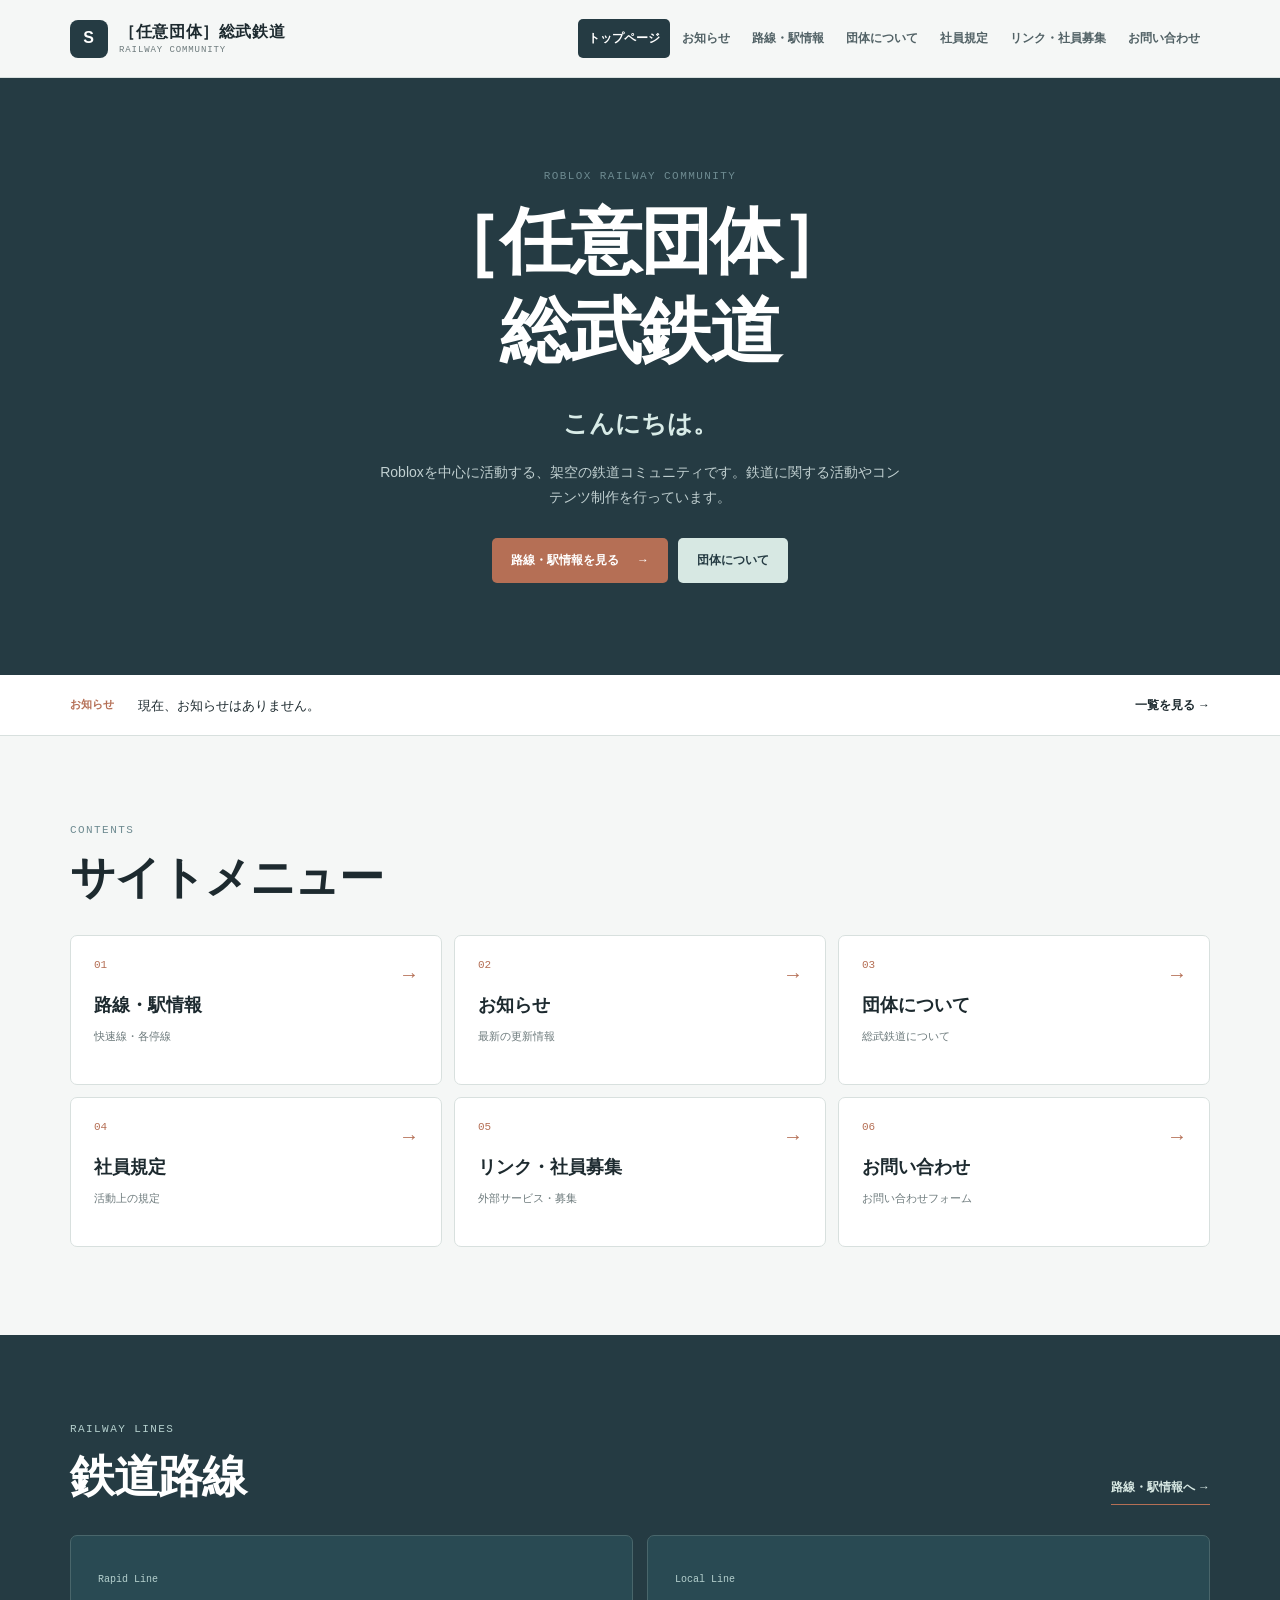
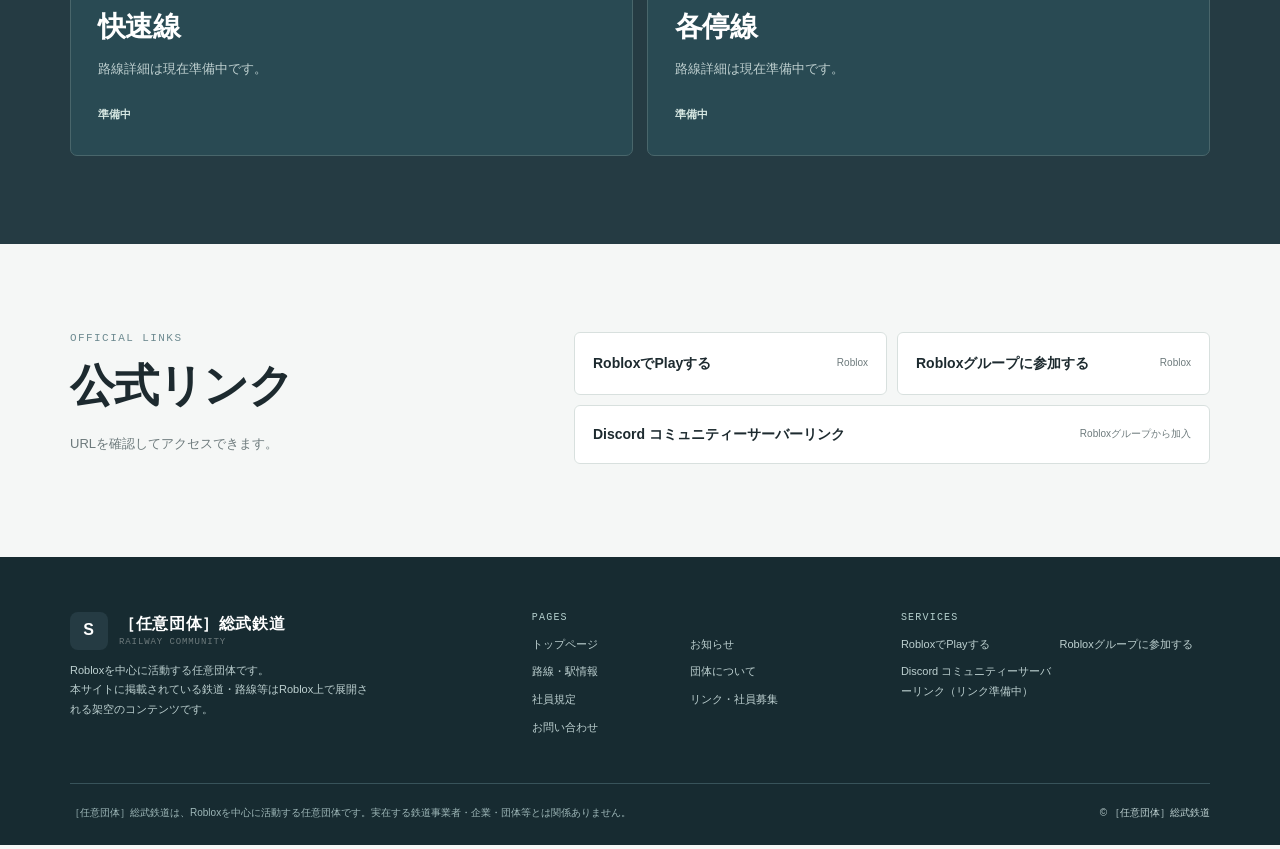
==== commit d3bdfa1e: "Make Discord box span link row" ====
--- a/website/index.html
+++ b/website/index.html
@@ -11,5 +11,5 @@
 <section class="notice"><div class="container notice__inner"><strong>お知らせ</strong><span>現在、お知らせはありません。</span><a href="news.html">一覧を見る →</a></div></section>
 <section class="section"><div class="container"><div class="section-heading"><div><p class="eyebrow">CONTENTS</p><h2>サイトメニュー</h2></div></div><div class="menu-grid"><a href="routes.html"><small>01</small><strong>路線・駅情報</strong><span>快速線・各停線</span><b>→</b></a><a href="news.html"><small>02</small><strong>お知らせ</strong><span>最新の更新情報</span><b>→</b></a><a href="about.html"><small>03</small><strong>団体について</strong><span>総武鉄道について</span><b>→</b></a><a href="regulations.html"><small>04</small><strong>社員規定</strong><span>活動上の規定</span><b>→</b></a><a href="recruitment.html"><small>05</small><strong>リンク・社員募集</strong><span>外部サービス・募集</span><b>→</b></a><a href="contact.html"><small>06</small><strong>お問い合わせ</strong><span>お問い合わせフォーム</span><b>→</b></a></div></div></section>
 <section class="section section--dark"><div class="container"><div class="section-heading section-heading--dark"><div><p class="eyebrow eyebrow--light">RAILWAY LINES</p><h2>鉄道路線</h2></div><a class="text-link text-link--light" href="routes.html">路線・駅情報へ →</a></div><div class="line-cards"><article><span>Rapid Line</span><h3>快速線</h3><p>路線詳細は現在準備中です。</p><b>準備中</b></article><article><span>Local Line</span><h3>各停線</h3><p>路線詳細は現在準備中です。</p><b>準備中</b></article></div></div></section>
-<section class="section"><div class="container service-section"><div><p class="eyebrow">OFFICIAL LINKS</p><h2>公式リンク</h2><p class="muted">URLを確認してアクセスできます。</p></div><div class="service-list service-list--triangle"><div><a href="https://www.roblox.com/ja/home" target="_blank" rel="noopener noreferrer"><strong>RobloxでPlayする</strong></a><span>Roblox</span></div><div><a href="https://www.roblox.com/share/g/477136599" target="_blank" rel="noopener noreferrer"><strong>Robloxグループに参加する</strong></a><span>Roblox</span></div><div><strong>Discord コミュニティーサーバーリンク</strong><span>Robloxグループから加入</span></div></div></div></section>
+<section class="section"><div class="container service-section"><div><p class="eyebrow">OFFICIAL LINKS</p><h2>公式リンク</h2><p class="muted">URLを確認してアクセスできます。</p></div><div class="service-list service-list--triangle"><div><a href="https://www.roblox.com/ja/home" target="_blank" rel="noopener noreferrer"><strong>RobloxでPlayする</strong></a><span>Roblox</span></div><div><a href="https://www.roblox.com/share/g/477136599" target="_blank" rel="noopener noreferrer"><strong>Robloxグループに参加する</strong></a><span>Roblox</span></div><div class="service-list__discord"><strong>Discord コミュニティーサーバーリンク</strong><span>Robloxグループから加入</span></div></div></div></section>
 </main><div id="site-footer"></div><script src="js/main.js"></script></body></html>
--- a/website/css/style.css
+++ b/website/css/style.css
@@ -1,4 +1,4 @@
- .article-list:before{content:none!important;display:none!important}.regulation-chapter{margin-bottom:42px}.regulation-chapter h2{font-size:25px;border-left:3px solid var(--color-accent);padding-left:14px;margin:0 0 24px}.regulation-chapter h3{font-size:18px;margin:25px 0 8px}.regulation-chapter p{font-size:13px;margin:7px 0;line-height:1.9}.service-list--triangle{grid-template-columns:repeat(2,minmax(0,1fr))!important;grid-template-rows:auto auto!important;align-items:stretch}.service-list--triangle>div:nth-child(3){grid-column:1/-1;justify-self:center;width:calc(50% - 5px)}
+ .article-list:before{content:none!important;display:none!important}.regulation-chapter{margin-bottom:42px}.regulation-chapter h2{font-size:25px;border-left:3px solid var(--color-accent);padding-left:14px;margin:0 0 24px}.regulation-chapter h3{font-size:18px;margin:25px 0 8px}.regulation-chapter p{font-size:13px;margin:7px 0;line-height:1.9}.service-list--triangle{grid-template-columns:repeat(2,minmax(0,1fr))!important;grid-template-rows:auto auto!important;align-items:stretch}.service-list--triangle .service-list__discord{grid-column:1 / -1!important;justify-self:stretch!important;width:100%!important}
  .footer-links--services{grid-template-columns:1fr}
 @import url('https://fonts.googleapis.com/css2?family=Zen+Kaku+Gothic+New:wght@400;500;700;900&display=swap');
 :root{--color-primary:#253b43;--color-secondary:#6e8b91;--color-accent:#b56f55;--color-background:#f5f7f6;--color-surface:#fff;--color-soft:#e8efed;--color-text:#1d2a2f;--color-muted:#6d7a7c;--color-border:#d8e0de;--font-sans:'Zen Kaku Gothic New','Yu Gothic',Meiryo,sans-serif;--font-mono:ui-monospace,SFMono-Regular,Consolas,monospace;--shadow:0 14px 35px rgba(30,55,62,.08)}*{box-sizing:border-box}html{scroll-behavior:smooth}body{margin:0;background:var(--color-background);color:var(--color-text);font-family:var(--font-sans);line-height:1.8}body.is-ready{animation:fadeIn .45s ease both}a{color:inherit;text-decoration:none}button,input,select,textarea{font:inherit}button{cursor:pointer}.container{width:min(1140px,calc(100% - 48px));margin:auto}.narrow{max-width:820px}.site-header{height:78px;background:rgba(245,247,246,.95);border-bottom:1px solid var(--color-border);position:relative;z-index:10}.header-inner{height:100%;display:flex;align-items:center;justify-content:space-between}.brand{display:flex;align-items:center;gap:11px;font-weight:900;letter-spacing:.04em}.brand-mark{display:grid;place-items:center;width:38px;height:38px;border-radius:8px;background:var(--color-primary);color:#fff;font-weight:900}.brand-text{display:flex;flex-direction:column;line-height:1.2}.brand-text small{font:500 9px var(--font-mono);color:var(--color-muted);letter-spacing:.1em;margin-top:4px}.global-nav{display:flex;align-items:center;gap:2px}.global-nav a{padding:9px 10px;font-size:12px;font-weight:700;color:#526266;border-radius:5px}.global-nav a:hover,.global-nav a.is-current{background:var(--color-primary);color:#fff}.menu-toggle{display:none;background:none;border:0;width:42px;height:42px;color:var(--color-primary)}.menu-toggle i,.menu-toggle:before,.menu-toggle:after{content:'';display:block;width:21px;height:2px;background:currentColor;margin:4px auto;transition:.2s}.eyebrow{font:500 11px var(--font-mono);letter-spacing:.13em;color:var(--color-secondary);margin:0 0 14px}.eyebrow--light{color:#b5d0ce}h1,h2,h3{line-height:1.25;letter-spacing:-.025em}h1{font-size:clamp(40px,6vw,72px);margin:0 0 20px}h2{font-size:clamp(29px,4vw,45px);margin:0 0 18px}h3{font-size:22px;margin:0 0 12px}.hero{min-height:570px;background:var(--color-primary);color:#fff;position:relative;overflow:hidden}.hero__content{position:relative;z-index:2;padding:92px 0}.hero__catch{font-size:25px;color:#d8ebe7;font-weight:700;margin-bottom:12px}.hero__lead{max-width:530px;color:#c1d0d1;font-size:14px}.actions{display:flex;gap:10px;flex-wrap:wrap;margin-top:28px}.button{display:inline-flex;align-items:center;justify-content:center;gap:18px;min-height:45px;border:1px solid transparent;border-radius:5px;padding:0 18px;font-size:12px;font-weight:900;transition:.2s}.button:hover{transform:translateY(-2px)}.button--primary{background:var(--color-accent);color:#fff}.button--light{background:#d7e8e3;color:var(--color-primary)}.button--outline{background:transparent;border-color:var(--color-border);color:var(--color-primary)}.hero__graphic{position:absolute;inset:0 0 0 54%;opacity:.85}.rail{position:absolute;right:-10%;width:120%;height:4px;background:#bdcfc8;transform:rotate(-19deg)}.rail--one{top:63%;box-shadow:0 18px 0 rgba(189,207,200,.5)}.rail--two{top:71%}.signal{position:absolute;right:23%;top:22%;width:48px;padding:9px;background:#10272e;border-radius:24px}.signal i{display:block;width:13px;height:13px;border-radius:50%;background:#52696b;margin:7px auto}.signal i:first-child{background:#d4a063}.graphic-label{position:absolute;right:8%;bottom:18%;font:10px var(--font-mono);color:#b5d0ce;letter-spacing:.16em}.notice{background:var(--color-surface);border-bottom:1px solid var(--color-border)}.notice__inner{min-height:60px;display:flex;align-items:center;gap:24px;font-size:13px}.notice strong{font-size:11px;color:var(--color-accent)}.notice a{margin-left:auto;font-weight:700;font-size:12px}.section{padding:88px 0}.section--soft{background:var(--color-soft)}.section--dark{background:var(--color-primary);color:#fff}.section-heading{display:flex;align-items:end;justify-content:space-between;margin-bottom:28px}.section-heading h2{margin-bottom:0}.section-heading--dark{margin-bottom:30px}.text-link{font-size:12px;font-weight:800;border-bottom:1px solid var(--color-accent);padding-bottom:5px}.text-link--light{color:#d7e8e3}.menu-grid{display:grid;grid-template-columns:repeat(3,1fr);gap:12px}.menu-grid a{background:#fff;border:1px solid var(--color-border);border-radius:7px;padding:23px;min-height:150px;position:relative;transition:.2s}.menu-grid a:hover{transform:translateY(-4px);box-shadow:var(--shadow)}.menu-grid small{display:block;color:var(--color-accent);font:11px var(--font-mono)}.menu-grid strong{display:block;font-size:18px;margin-top:18px}.menu-grid span{font-size:11px;color:var(--color-muted)}.menu-grid b{position:absolute;right:22px;top:20px;color:var(--color-accent);font-size:20px}.line-cards{display:grid;grid-template-columns:repeat(2,1fr);gap:14px}.line-cards article{border:1px solid #49666b;background:#294a53;border-radius:7px;padding:27px}.line-cards article>span{font:10px var(--font-mono);color:#b5d0ce}.line-cards h3{font-size:28px;margin:17px 0 8px}.line-cards p{color:#bfd0d0;font-size:13px}.line-cards b{display:inline-block;margin-top:12px;color:#d7e8e3;font-size:11px}.line-cards--light article{background:#fff;border-color:var(--color-border);color:var(--color-text)}.line-cards--light article>span{color:var(--color-secondary)}.line-cards--light p{color:var(--color-muted)}.line-cards--light b{color:var(--color-accent)}.service-section{display:grid;grid-template-columns:.8fr 1.2fr;gap:80px;align-items:start}.muted,.lead-copy{color:var(--color-muted);font-size:13px}.service-list{display:grid;grid-template-columns:repeat(2,1fr);gap:10px}.service-list>div{display:flex;justify-content:space-between;align-items:center;background:#fff;border:1px solid var(--color-border);border-radius:6px;padding:16px 18px}.service-list strong{font-size:14px}.service-list span{font-size:10px;color:var(--color-muted)}.service-list--cards{grid-template-columns:repeat(3,1fr)}.page-hero{padding:72px 0 78px;background:var(--color-primary);color:#fff}.page-hero p:not(.eyebrow){color:#c1d0d1;margin:0}.page-hero--rail{background:#355b62}.page-hero--about{background:#3b5551}.page-hero--reg{background:#4d5544}.page-hero--recruit{background:#5c4c45}.page-hero--contact{background:#3d5660}.placeholder-panel,.empty-state{background:#fff;border:1px solid var(--color-border);border-radius:8px;padding:50px;text-align:center;box-shadow:var(--shadow)}.placeholder-panel strong,.empty-state h2{display:block;font-size:20px}.placeholder-panel p,.empty-state p{color:var(--color-muted);font-size:13px;margin:8px 0 0}.empty-state__mark{display:block;color:var(--color-accent);font:26px var(--font-mono);margin-bottom:20px}.empty-state--small{padding:42px}.about-intro{display:grid;grid-template-columns:1fr 1fr;gap:100px;align-items:center}.info-grid{display:grid;grid-template-columns:repeat(2,1fr);gap:14px;margin-top:65px}.info-grid article{background:#fff;border:1px solid var(--color-border);border-radius:7px;padding:27px;position:relative}.info-grid article>span{position:absolute;right:25px;top:22px;color:var(--color-accent);font:11px var(--font-mono)}.info-grid ul{padding-left:18px;margin:20px 0 0;color:var(--color-muted);font-size:13px}.info-grid li{margin:7px 0}.regulation-layout{display:grid;grid-template-columns:210px 1fr;gap:65px}.regulation-layout aside{border-right:1px solid var(--color-border);padding-right:25px}.regulation-layout aside h2{font-size:25px}.regulation-notice{background:#e6f0ed;border-left:4px solid var(--color-secondary);padding:18px 22px;margin-bottom:20px}.regulation-notice strong{font-size:14px}.regulation-notice p{font-size:12px;color:var(--color-muted);margin:6px 0 0}.article-list:before{content:'条文は現在準備中です。正式文章の公開までお待ちください。';display:block;background:#fff;border:1px solid var(--color-border);border-radius:7px;padding:22px;color:var(--color-muted);font-size:13px}.appendix{margin-top:45px;background:var(--color-primary);color:#fff;border-radius:7px;padding:28px}.appendix .eyebrow{color:#b5d0ce}.appendix h2{font-size:28px}.appendix p:not(.eyebrow){color:#c1d0d1;font-size:13px}.contact-layout{display:grid;grid-template-columns:.75fr 1.25fr;gap:90px}.contact-layout h2{font-size:38px}.contact-form{background:#fff;border:1px solid var(--color-border);padding:29px;border-radius:7px}.contact-form label{display:block;font-size:12px;font-weight:900;margin-bottom:17px}.contact-form input,.contact-form select,.contact-form textarea{display:block;width:100%;margin-top:7px;border:1px solid var(--color-border);border-radius:4px;background:var(--color-background);padding:11px;outline:0;font-size:12px}.contact-form input:focus,.contact-form select:focus,.contact-form textarea:focus{border-color:var(--color-secondary);box-shadow:0 0 0 3px rgba(110,139,145,.15)}.form-status{min-height:24px;text-align:center;color:var(--color-secondary);font-size:12px}.error-page{text-align:center}.site-footer{background:#172b31;color:#bdd0d0;padding:55px 0 23px}.footer-top{display:grid;grid-template-columns:1.3fr 1fr 1fr;gap:60px;padding-bottom:45px}.footer-brand{color:#fff}.footer-description{font-size:11px;max-width:300px}.footer-column h3{font:10px var(--font-mono);color:#b5d0ce;letter-spacing:.12em}.footer-links{display:grid;grid-template-columns:1fr 1fr;gap:8px;font-size:11px}.footer-links a:hover{color:#fff}.footer-bottom{border-top:1px solid #38535a;padding-top:20px;display:flex;justify-content:space-between;gap:20px;font-size:10px}.footer-notice{max-width:720px;margin:0;color:#9eb7b8}.toast{position:fixed;right:20px;bottom:20px;z-index:20;background:var(--color-primary);color:#fff;border-left:3px solid var(--color-accent);padding:13px 17px;border-radius:4px;font-size:12px;animation:fadeUp .25s ease both}@keyframes fadeIn{from{opacity:0}to{opacity:1}}@keyframes fadeUp{from{opacity:0;transform:translateY(8px)}to{opacity:1;transform:none}}@media(max-width:900px){.global-nav a{padding:8px 6px;font-size:10px}.service-section{gap:35px}.footer-top{gap:30px}}@media(max-width:700px){.container{width:calc(100% - 32px)}.site-header{height:70px}.brand-mark{width:34px;height:34px}.brand-text{font-size:13px}.menu-toggle{display:block}.global-nav{display:none;position:absolute;top:70px;left:0;right:0;padding:10px 16px;background:var(--color-background);border-bottom:1px solid var(--color-border);box-shadow:var(--shadow);flex-direction:column;align-items:stretch}.global-nav.is-open{display:flex}.global-nav a{padding:12px 10px;font-size:12px}.menu-toggle.is-open:before{transform:translateY(6px) rotate(45deg)}.menu-toggle.is-open i{opacity:0}.menu-toggle.is-open:after{transform:translateY(-6px) rotate(-45deg)}.hero{min-height:650px}.hero__content{padding-top:68px}.hero__graphic{inset:47% -20% 0 15%;opacity:.55}.hero__lead{font-size:13px}.notice__inner{padding:14px 0;display:grid;grid-template-columns:auto 1fr;gap:5px 14px}.notice a{margin:0;grid-column:2}.section{padding:65px 0}.menu-grid,.line-cards,.info-grid,.service-list,.service-section,.about-intro,.regulation-layout,.contact-layout{grid-template-columns:1fr}.section-heading{align-items:start;flex-direction:column;gap:12px}.service-list--cards{grid-template-columns:1fr}.page-hero{padding:55px 0 62px}.placeholder-panel,.empty-state{padding:35px 20px}.regulation-layout aside{border-right:0;border-bottom:1px solid var(--color-border);padding:0 0 25px}.contact-layout{gap:30px}.contact-layout h2{font-size:31px}.footer-top{grid-template-columns:1fr 1fr;gap:28px}.footer-top>div:first-child{grid-column:1 / -1}.footer-bottom{display:block}.footer-notice{margin-bottom:15px}}@media(prefers-reduced-motion:reduce){*,*:before,*:after{animation-duration:.01ms!important;transition-duration:.01ms!important;scroll-behavior:auto!important}}
